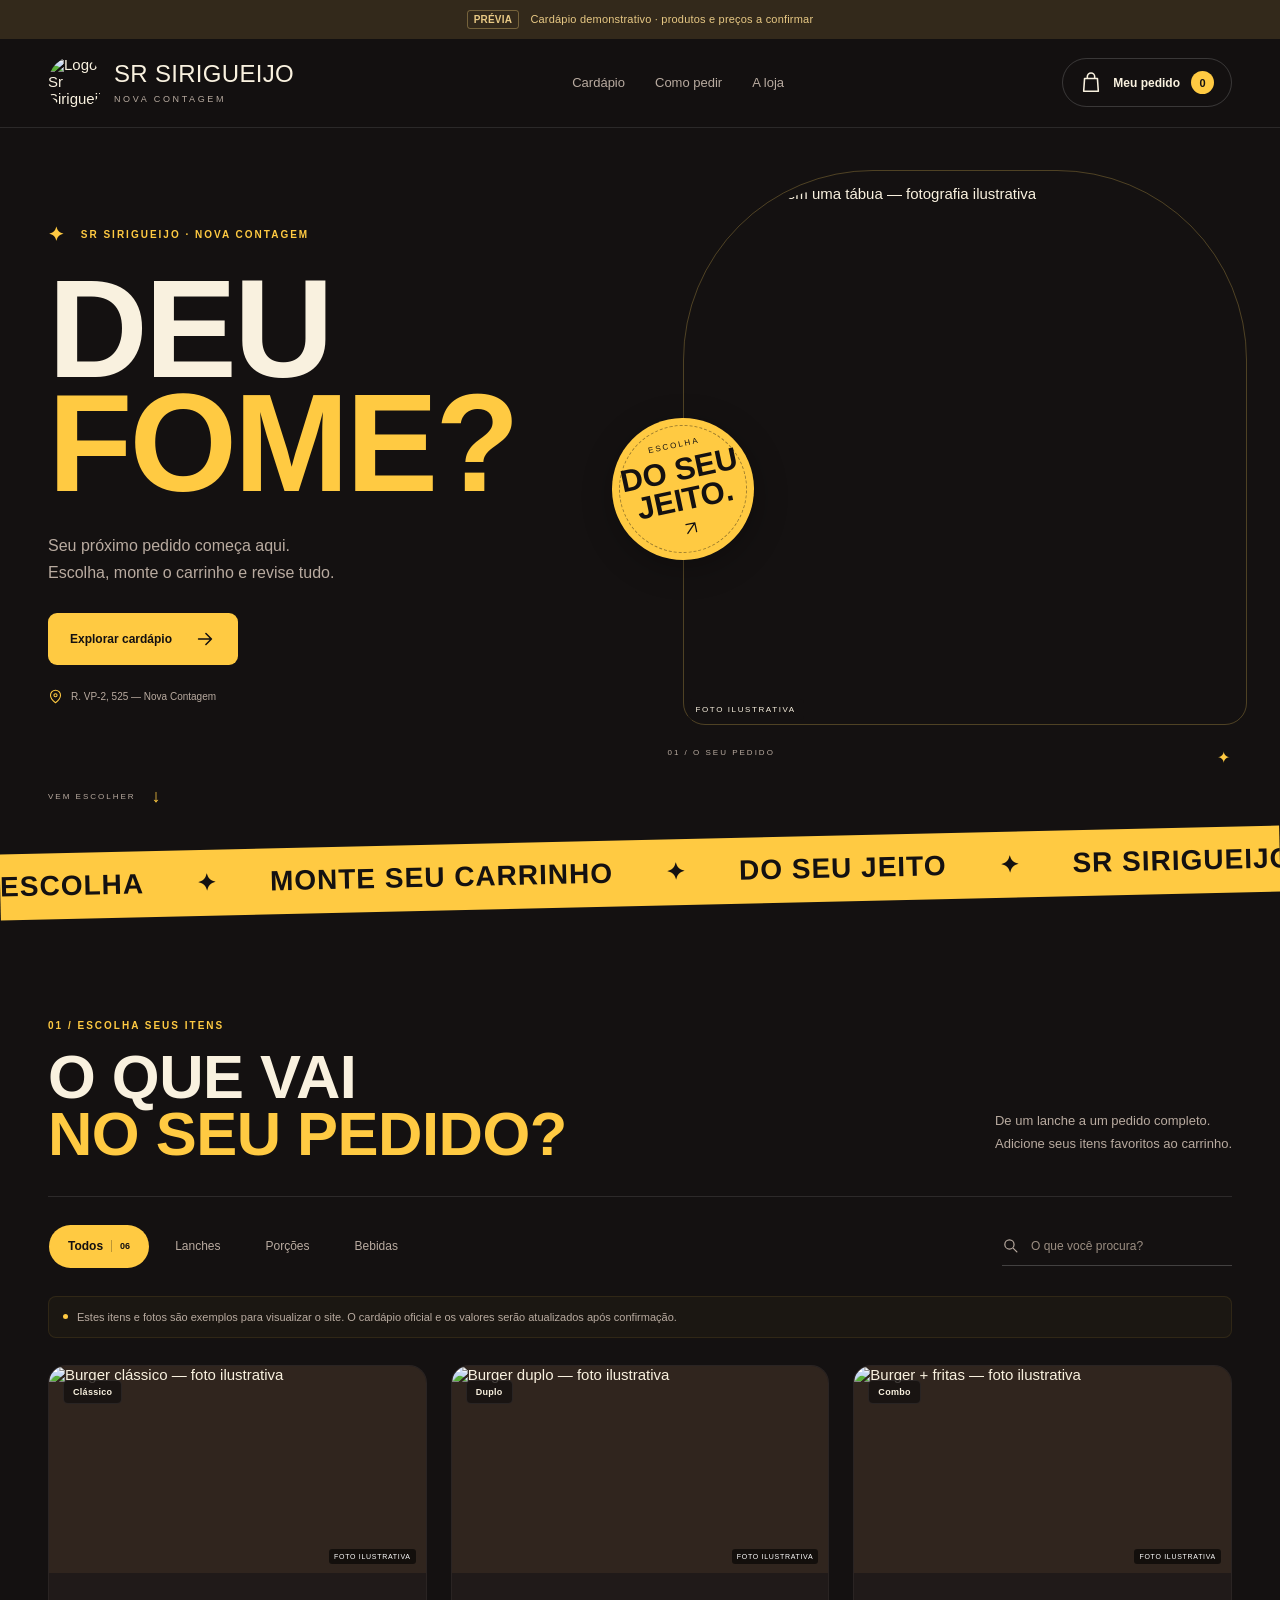
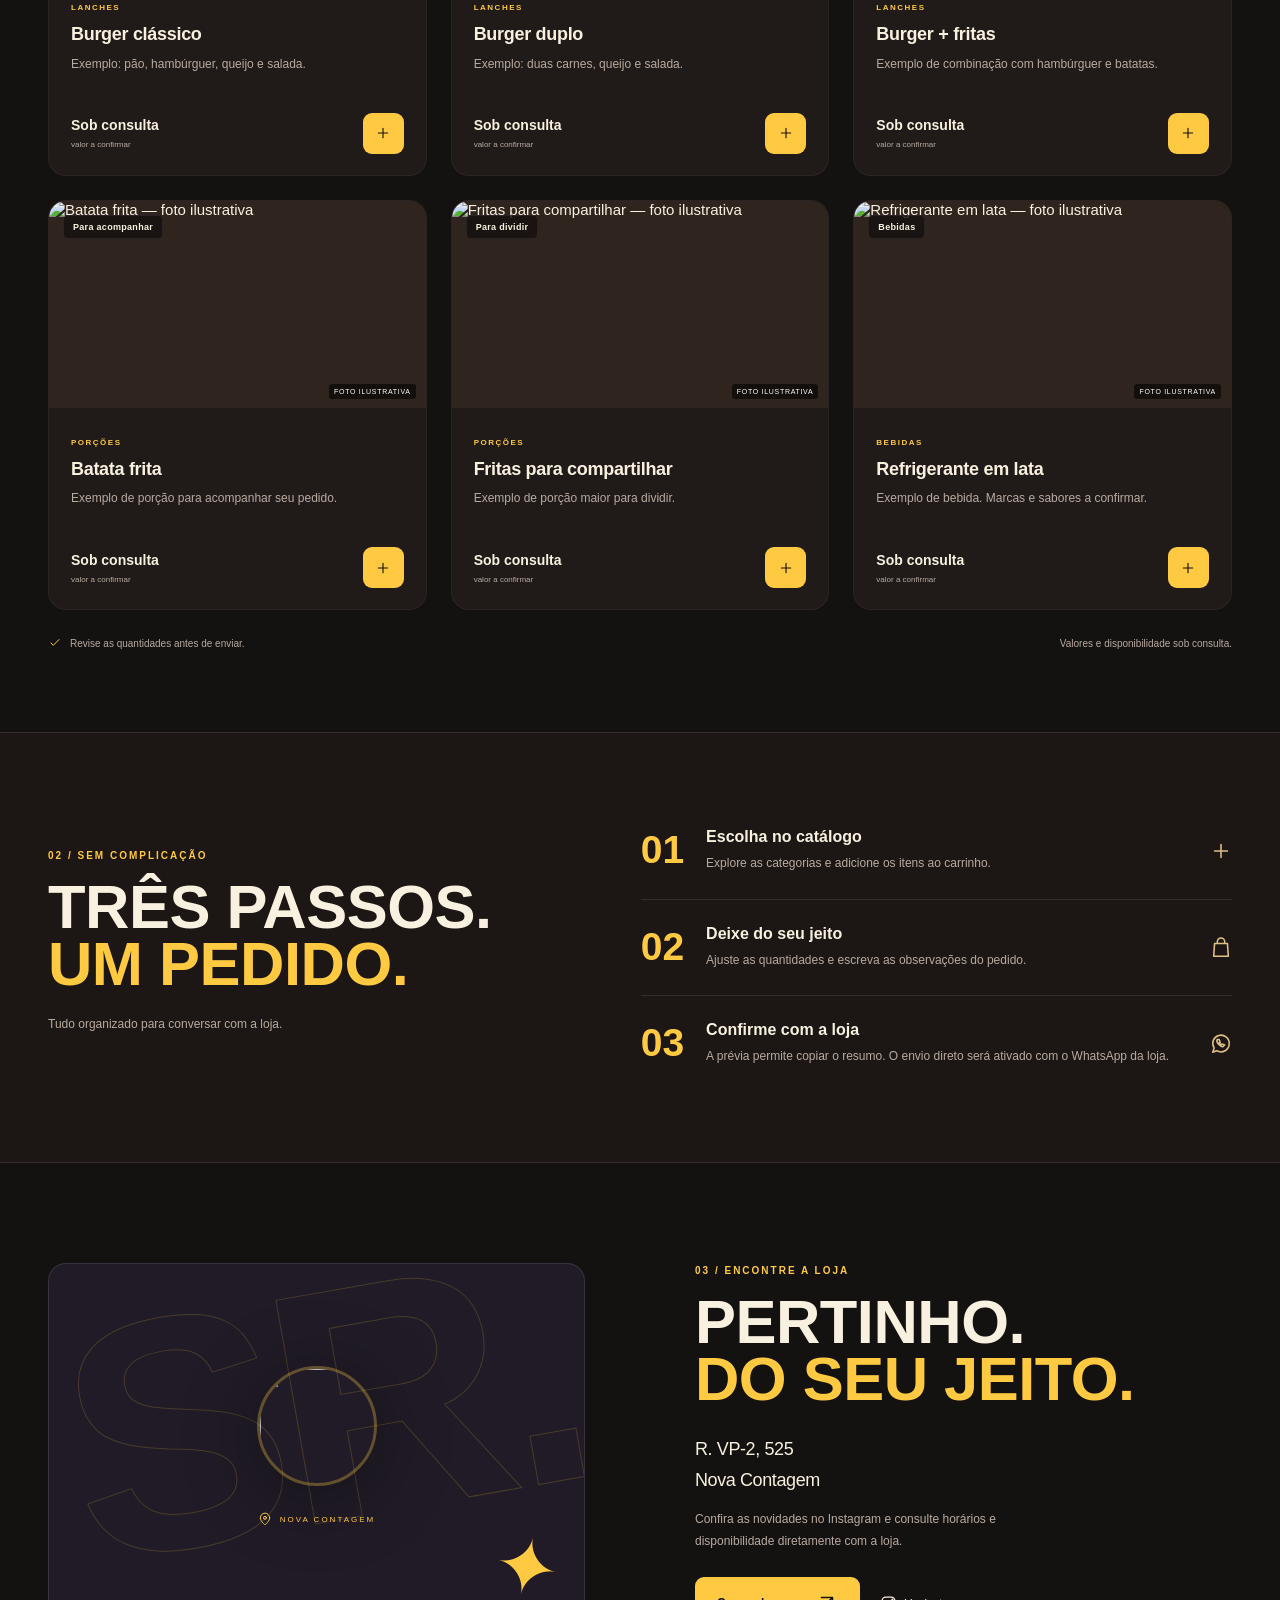
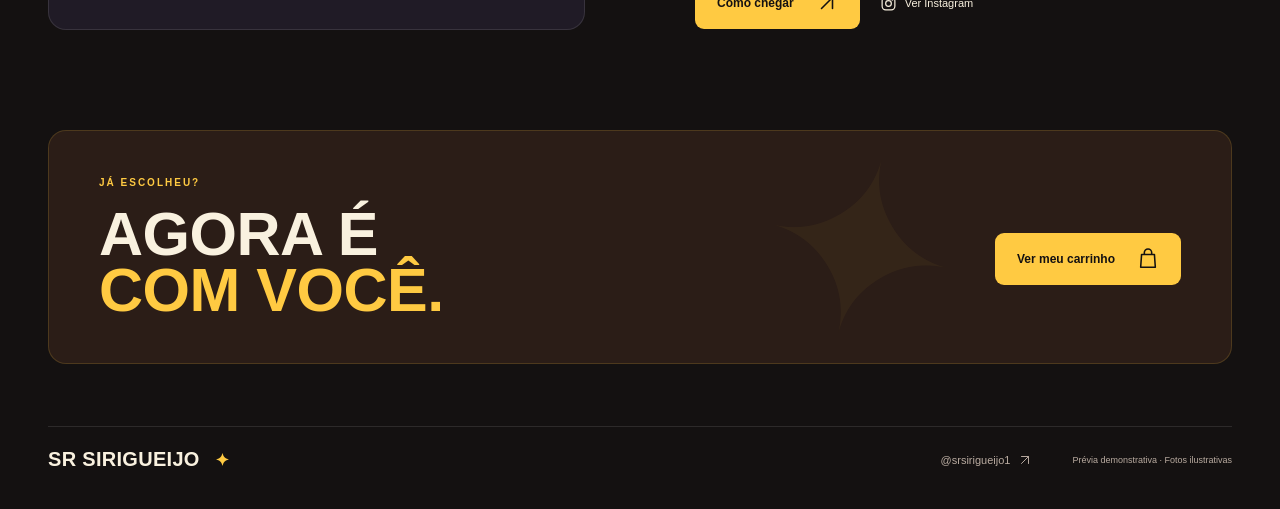
==== index.html @ 34067214 "Publicar site Sr Sirigueijo com catálogo e carrinho" ====
<!doctype html>
<html lang="pt-BR">
<head>
  <meta charset="utf-8">
  <meta name="viewport" content="width=device-width,initial-scale=1,viewport-fit=cover">
  <meta name="theme-color" content="#141111">
  <meta name="robots" content="noindex,nofollow">
  <title>Sr Sirigueijo — Monte seu pedido</title>
  <meta name="description" content="Prévia do catálogo Sr Sirigueijo. Explore os exemplos, monte seu carrinho e revise o pedido. R. VP-2, 525 — Nova Contagem.">
  <meta property="og:title" content="Sr Sirigueijo — Monte seu pedido">
  <meta property="og:description" content="Seu próximo pedido começa aqui. Prévia do catálogo com carrinho integrado.">
  <meta property="og:type" content="website">
  <meta property="og:image" content="https://carloszw45.github.io/sr-sirigueijo/assets/hero.webp">
  <link rel="canonical" href="https://carloszw45.github.io/sr-sirigueijo/">
  <link rel="icon" href="assets/logo.jpg">
  <link rel="preload" href="assets/display.ttf" as="font" type="font/ttf" crossorigin>
  <link rel="stylesheet" href="styles.css">
  <script src="data.js" defer></script>
  <script src="core.js" defer></script>
  <script src="app.js" defer></script>
</head>
<body>
  <svg class="svg-defs" aria-hidden="true" xmlns="http://www.w3.org/2000/svg">
    <symbol id="i-bag" viewBox="0 0 24 24"><path d="M5 7h14l1 14H4L5 7Zm3 0V5a4 4 0 0 1 8 0v2"/></symbol>
    <symbol id="i-arrow" viewBox="0 0 24 24"><path d="M5 12h14M13 6l6 6-6 6"/></symbol>
    <symbol id="i-up-right" viewBox="0 0 24 24"><path d="M6 18 18 6M6 6h12v12"/></symbol>
    <symbol id="i-pin" viewBox="0 0 24 24"><path d="M20 10c0 6-8 12-8 12S4 16 4 10a8 8 0 1 1 16 0Z"/><circle cx="12" cy="10" r="2.5"/></symbol>
    <symbol id="i-search" viewBox="0 0 24 24"><circle cx="10.5" cy="10.5" r="6.5"/><path d="m16 16 5 5"/></symbol>
    <symbol id="i-plus" viewBox="0 0 24 24"><path d="M12 5v14M5 12h14"/></symbol>
    <symbol id="i-minus" viewBox="0 0 24 24"><path d="M5 12h14"/></symbol>
    <symbol id="i-close" viewBox="0 0 24 24"><path d="m6 6 12 12M6 18 18 6"/></symbol>
    <symbol id="i-check" viewBox="0 0 24 24"><path d="m5 12 4 4L19 6"/></symbol>
    <symbol id="i-instagram" viewBox="0 0 24 24"><rect x="3" y="3" width="18" height="18" rx="5"/><circle cx="12" cy="12" r="4"/><circle cx="17.5" cy="6.5" r=".7"/></symbol>
    <symbol id="i-whatsapp" viewBox="0 0 24 24"><path d="M21 11.5a9 9 0 0 1-13.6 7.8L3 21l1.5-4.7A9 9 0 1 1 21 11.5Z"/><path d="M8 7c-2 3 3 8 6 8l2-2-3-1-1 1-2-2 1-1-1-3H8Z"/></symbol>
  </svg>
  <a class="skip-link" href="#cardapio">Ir para o cardápio</a>
  <div class="preview-notice" id="preview-notice"><span>PRÉVIA</span> Cardápio demonstrativo · produtos e preços a confirmar</div>
  <header class="header">
    <div class="container header-inner">
      <a href="#inicio" class="brand" aria-label="Sr Sirigueijo, início"><img src="assets/logo.jpg" width="54" height="54" alt="Logo Sr Sirigueijo"><span>SR SIRIGUEIJO<small>NOVA CONTAGEM</small></span></a>
      <nav class="desktop-nav" aria-label="Navegação principal"><a href="#cardapio">Cardápio</a><a href="#como-pedir">Como pedir</a><a href="#localizacao">A loja</a></nav>
      <button class="cart-trigger" type="button" data-open-cart><svg class="icon" aria-hidden="true"><use href="#i-bag"/></svg><span class="cart-label">Meu pedido</span><span class="cart-counter" data-cart-count>0</span></button>
    </div>
  </header>
  <main id="main-content">
    <section class="hero container" id="inicio" aria-labelledby="hero-title">
      <div class="hero-copy">
        <div class="eyebrow"><span class="small-spark">✦</span> SR SIRIGUEIJO · NOVA CONTAGEM</div>
        <h1 id="hero-title">DEU<br><span>FOME?</span></h1>
        <p>Seu próximo pedido começa aqui.<br>Escolha, monte o carrinho e revise tudo.</p>
        <a class="button button-yellow" href="#cardapio">Explorar cardápio<svg class="icon" aria-hidden="true"><use href="#i-arrow"/></svg></a>
        <a class="hero-location" href="#localizacao"><svg class="icon" aria-hidden="true"><use href="#i-pin"/></svg><span>R. VP-2, 525 — Nova Contagem</span></a>
      </div>
      <div class="hero-visual">
        <div class="hero-outline" aria-hidden="true"></div>
        <img class="hero-photo" src="assets/hero.webp" alt="Hambúrgueres em uma tábua — fotografia ilustrativa" width="1400" height="1750" fetchpriority="high">
        <span class="photo-caption">FOTO ILUSTRATIVA</span>
        <div class="hero-stamp" aria-hidden="true"><span>ESCOLHA</span><b>DO SEU<br>JEITO.</b><svg class="icon"><use href="#i-up-right"/></svg></div>
        <div class="visual-bottom"><span>01 / O SEU PEDIDO</span><span>✦</span></div>
      </div>
      <a class="scroll-hint" href="#cardapio">VEM ESCOLHER<span>↓</span></a>
    </section>
    <div class="brand-strip" aria-hidden="true"><div>ESCOLHA <span>✦</span> MONTE SEU CARRINHO <span>✦</span> DO SEU JEITO <span>✦</span> SR SIRIGUEIJO <span>✦</span> ESCOLHA <span>✦</span> MONTE SEU CARRINHO <span>✦</span> DO SEU JEITO <span>✦</span></div></div>
    <section class="menu-section container" id="cardapio" aria-labelledby="menu-title">
      <div class="section-heading"><div><div class="eyebrow">01 / ESCOLHA SEUS ITENS</div><h2 id="menu-title">O QUE VAI<br><span>NO SEU PEDIDO?</span></h2></div><p>De um lanche a um pedido completo.<br>Adicione seus itens favoritos ao carrinho.</p></div>
      <div class="menu-toolbar">
        <div class="categories" role="group" aria-label="Filtrar cardápio"><button type="button" class="category active" aria-pressed="true" data-category="Todos">Todos<span>06</span></button><button type="button" class="category" aria-pressed="false" data-category="Lanches">Lanches</button><button type="button" class="category" aria-pressed="false" data-category="Porções">Porções</button><button type="button" class="category" aria-pressed="false" data-category="Bebidas">Bebidas</button></div>
        <label class="search"><svg class="icon" aria-hidden="true"><use href="#i-search"/></svg><span class="sr-only">Buscar no cardápio</span><input type="search" id="search" placeholder="O que você procura?" autocomplete="off"></label>
      </div>
      <div class="demo-note" id="demo-note"><span class="demo-dot"></span><p>Estes itens e fotos são exemplos para visualizar o site. O cardápio oficial e os valores serão atualizados após confirmação.</p></div>
      <p class="sr-only" id="results-status" aria-live="polite"></p>
      <div class="product-grid" id="product-grid"></div>
      <div class="no-results" id="no-results" hidden><h3>Nenhum item encontrado.</h3><p>Tente outro nome ou explore todas as categorias.</p><button class="button button-outline" id="reset-search" type="button">Mostrar todos</button></div>
      <noscript><p>Ative o JavaScript para usar o catálogo e o carrinho. Você também pode visitar <a href="https://www.instagram.com/srsirigueijo1/">o Instagram da loja</a>.</p></noscript>
      <div class="menu-footer"><span><svg class="icon" aria-hidden="true"><use href="#i-check"/></svg> Revise as quantidades antes de enviar.</span><span>Valores e disponibilidade sob consulta.</span></div>
    </section>
    <section class="how-section" id="como-pedir" aria-labelledby="how-title">
      <div class="container how-inner"><div class="how-heading"><div class="eyebrow">02 / SEM COMPLICAÇÃO</div><h2 id="how-title">TRÊS PASSOS.<br><span>UM PEDIDO.</span></h2><p>Tudo organizado para conversar com a loja.</p></div><ol class="steps"><li><span class="step-number">01</span><div><h3>Escolha no catálogo</h3><p>Explore as categorias e adicione os itens ao carrinho.</p></div><svg class="icon" aria-hidden="true"><use href="#i-plus"/></svg></li><li><span class="step-number">02</span><div><h3>Deixe do seu jeito</h3><p>Ajuste as quantidades e escreva as observações do pedido.</p></div><svg class="icon" aria-hidden="true"><use href="#i-bag"/></svg></li><li><span class="step-number">03</span><div><h3>Confirme com a loja</h3><p id="send-step-copy">A prévia permite copiar o resumo. O envio direto será ativado com o WhatsApp da loja.</p></div><svg class="icon" aria-hidden="true"><use href="#i-whatsapp"/></svg></li></ol></div>
    </section>
    <section class="location-section container" id="localizacao" aria-labelledby="location-title">
      <div class="location-art" aria-hidden="true"><span class="location-outline">SR.</span><img src="assets/logo.jpg" alt="" width="100" height="100"><div class="mini-location"><svg class="icon"><use href="#i-pin"/></svg> NOVA CONTAGEM</div><div class="decorative-star">✦</div></div>
      <div class="location-copy"><div class="eyebrow">03 / ENCONTRE A LOJA</div><h2 id="location-title">PERTINHO.<br><span>DO SEU JEITO.</span></h2><p class="street">R. VP-2, 525<br>Nova Contagem</p><p class="muted">Confira as novidades no Instagram e consulte horários e disponibilidade diretamente com a loja.</p><div class="location-actions"><a class="button button-yellow" href="https://www.google.com/maps/search/?api=1&query=R.%20VP-2%2C%20525%20-%20Nova%20Contagem" target="_blank" rel="noopener noreferrer">Como chegar<svg class="icon" aria-hidden="true"><use href="#i-up-right"/></svg></a><a class="text-link" href="https://www.instagram.com/srsirigueijo1/" target="_blank" rel="noopener noreferrer"><svg class="icon" aria-hidden="true"><use href="#i-instagram"/></svg> Ver Instagram</a></div></div>
    </section>
    <section class="final-cta container"><span class="eyebrow">JÁ ESCOLHEU?</span><h2>AGORA É<br><span>COM VOCÊ.</span></h2><button class="button button-yellow" type="button" data-open-cart>Ver meu carrinho<svg class="icon" aria-hidden="true"><use href="#i-bag"/></svg></button><span class="cta-star" aria-hidden="true">✦</span></section>
  </main>
  <footer class="footer container"><a href="#inicio" class="footer-brand">SR SIRIGUEIJO<span>✦</span></a><a class="footer-social" href="https://www.instagram.com/srsirigueijo1/" target="_blank" rel="noopener noreferrer">@srsirigueijo1<svg class="icon" aria-hidden="true"><use href="#i-up-right"/></svg></a><small>Prévia demonstrativa · Fotos ilustrativas</small></footer>
  <button class="floating-cart" type="button" data-open-cart hidden><span class="floating-count" data-cart-count>0</span><span><b>Ver meu pedido</b><small id="floating-total">Sob consulta</small></span><svg class="icon" aria-hidden="true"><use href="#i-arrow"/></svg></button>
  <div class="toast" id="toast" role="status" aria-live="polite"></div>
  <dialog class="cart-dialog" id="cart-dialog" aria-labelledby="cart-title">
    <div class="cart-header"><div><span class="eyebrow">DO SEU JEITO</span><h2 id="cart-title">MEU PEDIDO<span>✦</span></h2></div><button class="icon-button" id="close-cart" type="button" aria-label="Fechar carrinho"><svg class="icon" aria-hidden="true"><use href="#i-close"/></svg></button></div>
    <div class="cart-scroll">
      <div id="cart-empty" class="cart-empty"><div class="empty-icon"><svg class="icon" aria-hidden="true"><use href="#i-bag"/></svg></div><h3>Seu pedido começa aqui.</h3><p>Adicione um item do catálogo para montar seu carrinho.</p><button class="button button-yellow" id="continue-shopping" type="button">Escolher meus itens<svg class="icon" aria-hidden="true"><use href="#i-arrow"/></svg></button></div>
      <div id="cart-filled" hidden>
        <div class="cart-items" id="cart-items"></div>
        <div class="cart-summary"><div><span>Quantidade de itens</span><b id="cart-item-total">0</b></div><div><span>Subtotal</span><b id="cart-subtotal">Sob consulta</b></div><p>Frete, disponibilidade e valor final a confirmar com a loja.</p></div>
        <form id="checkout-form">
          <h3>Detalhes do pedido</h3><label class="form-label" for="customer-name">Seu nome <span>*</span></label><input class="form-input" id="customer-name" name="name" placeholder="Como podemos chamar você?" autocomplete="given-name" maxlength="80" required>
          <fieldset class="fulfillment"><legend>Opção desejada <small>(a confirmar com a loja)</small></legend><label><input type="radio" name="method" value="pickup" checked><span>Retirada</span></label><label><input type="radio" name="method" value="delivery"><span>Entrega</span></label></fieldset>
          <div id="address-group" hidden><label class="form-label" for="customer-address">Endereço de entrega <span>*</span></label><textarea class="form-input" id="customer-address" name="address" placeholder="Rua, número, bairro e referência" rows="2" autocomplete="street-address" maxlength="300"></textarea></div>
          <label class="form-label" for="customer-notes">Observações <small>(opcional)</small></label><textarea class="form-input" id="customer-notes" name="notes" placeholder="Algo que a loja precisa saber?" rows="2" maxlength="500"></textarea>
          <div class="checkout-notice" id="checkout-notice"><svg class="icon" aria-hidden="true"><use href="#i-whatsapp"/></svg><p>O WhatsApp da loja ainda não foi confirmado. Nesta prévia, você pode copiar o resumo do carrinho. Nenhum pedido é enviado automaticamente.</p></div>
          <button class="button button-whatsapp" type="submit" id="send-order" disabled><svg class="icon" aria-hidden="true"><use href="#i-whatsapp"/></svg><span>WhatsApp da loja pendente</span></button>
          <button class="button button-outline copy-order" type="button" id="copy-order">Copiar resumo do pedido<svg class="icon" aria-hidden="true"><use href="#i-arrow"/></svg></button>
          <a class="checkout-instagram" href="https://www.instagram.com/srsirigueijo1/" target="_blank" rel="noopener noreferrer">Consultar a loja pelo Instagram<svg class="icon" aria-hidden="true"><use href="#i-up-right"/></svg></a>
          <label class="form-label" for="order-preview">Resumo para conferir</label><textarea class="form-input order-preview" id="order-preview" readonly rows="7" aria-describedby="order-preview-hint"></textarea><p class="field-hint" id="order-preview-hint">Este resumo é atualizado com os itens e os dados acima.</p>
        </form>
      </div>
    </div>
    <div class="cart-bottom"><svg class="icon" aria-hidden="true"><use href="#i-check"/></svg><span>Você revisa antes de enviar.</span></div>
  </dialog>
</body>
</html>
---- styles.css ----
@font-face{font-family:Display;src:url('assets/display.ttf') format('truetype');font-weight:800;font-style:normal;font-display:swap}
:root{--bg:#141111;--panel:#201a19;--panel-soft:#2a211e;--ink:#f9f1df;--muted:#b9aba0;--yellow:#ffca42;--line:#ffffff1b;--display:Display,'Arial Narrow',Impact,sans-serif;--radius:18px;color-scheme:dark}
*{box-sizing:border-box}html{scroll-behavior:smooth;scroll-padding-top:105px}body{margin:0;background:var(--bg);color:var(--ink);font-family:Arial,Helvetica,sans-serif;font-size:15px;-webkit-font-smoothing:antialiased}body:has(dialog[open]){overflow:hidden}a{color:inherit;text-decoration:none}button,input,textarea{font:inherit}button,a{-webkit-tap-highlight-color:transparent}button{cursor:pointer}button:disabled{cursor:not-allowed}button,input,textarea{color:inherit}button{border:0}img{display:block;max-width:100%;height:auto}button:focus-visible,a:focus-visible,input:focus-visible,textarea:focus-visible,summary:focus-visible{outline:3px solid var(--yellow);outline-offset:4px}[hidden]{display:none!important}::selection{background:var(--yellow);color:var(--bg)}.container{width:min(1200px,calc(100% - 96px));margin-inline:auto}.svg-defs{width:0;height:0;position:absolute}.icon{height:22px;width:22px;fill:none;stroke:currentColor;stroke-width:1.7;stroke-linecap:round;stroke-linejoin:round;flex-shrink:0}.sr-only{position:absolute!important;width:1px;height:1px;padding:0;margin:-1px;overflow:hidden;clip:rect(0,0,0,0);white-space:nowrap;border:0}.skip-link{position:fixed;top:-60px;left:12px;padding:12px 18px;background:var(--yellow);color:var(--bg);z-index:20}.skip-link:focus{top:12px}.preview-notice{padding:11px 20px;text-align:center;background:#33291b;color:#e8c985;font-size:11px;letter-spacing:.2px;line-height:1.5}.preview-notice>span{font-size:10px;font-weight:700;padding:3px 6px;border:1px solid #f8d67d55;border-radius:3px;margin-right:8px}.header{position:sticky;top:0;z-index:10;background:#141111f2;border-bottom:1px solid var(--line);backdrop-filter:blur(10px)}.header-inner{height:88px;display:flex;align-items:center;justify-content:space-between;gap:25px}.brand{display:flex;align-items:center;gap:12px;flex-shrink:0}.brand>img{border-radius:50%;width:54px;height:54px}.brand>span{font-family:var(--display);font-size:24px;line-height:1;letter-spacing:.3px}.brand small{display:block;font:9px Arial,sans-serif;letter-spacing:2.6px;margin-top:8px;color:var(--muted)}.desktop-nav{display:flex;align-items:center;gap:30px;font-size:13px;font-weight:500;color:var(--muted)}.desktop-nav a:hover{color:var(--yellow)}.cart-trigger{display:flex;gap:11px;align-items:center;background:transparent;border:1px solid #ffffff2b;border-radius:99px;padding:12px 17px;font-size:12px;font-weight:600;white-space:nowrap}.cart-counter{background:var(--yellow);color:var(--bg);font-size:11px;border-radius:50%;display:grid;place-items:center;min-width:23px;height:23px;padding:0 6px}.hero{position:relative;display:grid;grid-template-columns:1fr 1fr;align-items:center;gap:35px;min-height:700px;padding-top:48px;padding-bottom:78px}.eyebrow{font-size:10px;font-weight:700;letter-spacing:2px;line-height:1.5;color:var(--yellow)}.small-spark{display:inline-block;font-size:19px;margin-right:10px;vertical-align:middle}.hero h1{font-family:var(--display);font-weight:800;font-size:clamp(100px,10.8vw,155px);line-height:.82;letter-spacing:-3px;margin:24px 0 32px}.hero h1>span{color:var(--yellow)}.hero-copy>p{font-size:16px;color:var(--muted);line-height:1.7;margin:0 0 27px}.button{min-height:52px;padding:15px 22px;display:inline-flex;align-items:center;justify-content:center;gap:22px;font-size:12px;font-weight:700;border-radius:9px;line-height:1.4;transition:transform .2s,background .2s;color:var(--ink);text-align:center}.button:hover:not(:disabled){transform:translateY(-2px)}.button-yellow{background:var(--yellow);color:var(--bg)}.button-yellow:hover{background:#ffd564}.button-outline{background:transparent;border:1px solid #ffffff35}.button-outline:hover{background:#ffffff08}.hero-location{display:flex;align-items:center;gap:8px;color:var(--muted);font-size:10px;margin-top:24px}.hero-location .icon{height:15px;width:15px;color:var(--yellow)}.hero-visual{position:relative;height:555px;margin-left:10px;isolation:isolate}.hero-photo{height:100%;width:100%;object-fit:cover;object-position:center 70%;border-radius:190px 190px 22px 22px;position:relative;z-index:1}.hero-outline{position:absolute;inset:-15px -15px 15px 15px;border:1px solid #e6be5548;border-radius:190px 190px 22px 22px;z-index:0}.hero-stamp{position:absolute;left:-56px;top:42%;z-index:2;background:var(--yellow);color:var(--bg);border-radius:50%;height:142px;width:142px;display:flex;flex-direction:column;align-items:center;justify-content:center;transform:rotate(-12deg);box-shadow:0 8px 32px #0004;outline:1px dashed #1411116b;outline-offset:-8px}.hero-stamp>span{font-size:8px;letter-spacing:2px;margin-bottom:6px}.hero-stamp>b{font-family:var(--display);font-size:31px;line-height:.94;text-align:center}.hero-stamp .icon{margin-top:6px;height:18px;width:18px}.photo-caption{position:absolute;left:20px;bottom:20px;z-index:2;font-size:8px;letter-spacing:1.6px;background:#1411119c;padding:6px 8px;border-radius:4px}.visual-bottom{position:absolute;left:0;right:0;bottom:-27px;display:flex;justify-content:space-between;color:var(--muted);font-size:8px;letter-spacing:2px}.visual-bottom>span+span{color:var(--yellow);font-size:16px}.scroll-hint{position:absolute;bottom:21px;left:0;display:flex;align-items:center;gap:16px;font-size:8px;letter-spacing:2px;color:var(--muted)}.scroll-hint span{font-size:18px;color:var(--yellow)}.brand-strip{background:var(--yellow);color:var(--bg);overflow:hidden;transform:rotate(-1.3deg);margin:12px 0 0;padding:19px 0;width:100%}.brand-strip>div{display:flex;align-items:center;justify-content:space-around;gap:40px;white-space:nowrap;width:max-content;font-family:var(--display);font-size:28px;line-height:1;font-weight:800;letter-spacing:1px;animation:strip 40s linear infinite}.brand-strip span{font-size:23px;margin:0 13px}.menu-section{padding-top:112px;padding-bottom:82px}.section-heading{display:flex;align-items:flex-end;justify-content:space-between;gap:40px;margin-bottom:34px}h2{font-family:var(--display);font-size:clamp(48px,4.8vw,69px);line-height:.93;letter-spacing:-.5px;font-weight:800;margin:15px 0 0}h2>span{color:var(--yellow)}.section-heading>p{font-size:13px;line-height:1.8;color:var(--muted);margin:0 0 6px}.menu-toolbar{display:flex;gap:25px;align-items:center;justify-content:space-between;padding:24px 0;border-top:1px solid var(--line)}.categories{display:flex;gap:7px;align-items:center;overflow-x:auto;scrollbar-width:none;padding:4px 1px}.categories::-webkit-scrollbar{display:none}.category{border-radius:99px;padding:12px 18px;line-height:1.4;font-size:12px;white-space:nowrap;background:transparent;color:var(--muted);border:1px solid transparent;display:flex;align-items:center;gap:8px}.category.active{background:var(--yellow);color:var(--bg);font-weight:600}.category:hover:not(.active){border-color:#ffffff2b;color:var(--ink)}.category>span{font-size:9px;border-left:1px solid #14111148;padding-left:8px}.search{display:flex;align-items:center;gap:10px;border-bottom:1px solid #ffffff33;padding:11px 0;min-width:230px;color:var(--muted)}.search .icon{width:17px;height:17px}.search input{background:transparent;border:0;font-size:12px;min-width:0;width:100%;color:var(--ink)}.search input:focus{outline:0}.search:focus-within{border-color:var(--yellow)}input::placeholder,textarea::placeholder{color:#9b8e82}.demo-note{display:flex;align-items:flex-start;gap:9px;margin-bottom:27px;color:var(--muted);font-size:11px;line-height:1.7;background:#ffca4208;padding:11px 14px;border-radius:8px;border:1px solid #ffca4218}.demo-note p{margin:0}.demo-dot{height:5px;width:5px;border-radius:50%;background:var(--yellow);flex-shrink:0;margin-top:6px}.product-grid{display:grid;grid-template-columns:repeat(3,minmax(0,1fr));gap:24px}.product-card{border-radius:var(--radius);background:var(--panel);overflow:hidden;min-width:0;border:1px solid #ffffff0b;transition:border-color .2s,transform .2s}.product-card:hover{border-color:#ffca424d;transform:translateY(-3px)}.product-photo{position:relative;overflow:hidden;height:207px;background:#30251e}.product-photo>img{width:100%;height:100%;object-fit:cover;transition:transform .5s}.product-card:hover img{transform:scale(1.045)}.product-badge{position:absolute;top:14px;left:14px;padding:6px 9px;background:#141111ce;border:1px solid #ffffff12;border-radius:5px;font-size:9px;font-weight:600;letter-spacing:.3px;color:var(--ink)}.product-example{position:absolute;bottom:9px;right:10px;font-size:7px;color:white;background:#0009;padding:4px 5px;border-radius:3px;letter-spacing:.7px}.product-info{padding:23px 22px 21px}.product-category{font-size:8px;text-transform:uppercase;letter-spacing:1.5px;color:var(--yellow);font-weight:700}.product-info h3{font-size:18px;letter-spacing:-.3px;margin:11px 0 9px;line-height:1.2}.product-info>p{color:var(--muted);font-size:12px;line-height:1.6;min-height:39px;margin:0 0 19px}.product-buy{display:flex;align-items:center;justify-content:space-between;gap:10px}.product-price{font-size:14px;font-weight:700;line-height:1.4}.product-price small{font-size:8px;display:block;color:var(--muted);font-weight:400;margin-top:3px}.add-button{background:var(--yellow);color:var(--bg);border-radius:9px;display:flex;justify-content:center;align-items:center;height:41px;min-width:41px;gap:7px;padding:0 12px;font-size:10px;font-weight:700;flex-shrink:0}.add-button .icon{width:16px;height:16px}.add-button:hover{background:#ffdd82}.add-button:disabled{opacity:.5}.add-label{display:none}.menu-footer{display:flex;justify-content:space-between;align-items:center;gap:20px;margin-top:26px;font-size:10px;color:var(--muted)}.menu-footer>span:first-child{display:flex;align-items:center;gap:8px}.menu-footer .icon{height:14px;width:14px;color:var(--yellow)}.no-results{padding:55px 20px;text-align:center;background:var(--panel);border-radius:var(--radius)}.no-results h3{font-size:20px}.no-results p{color:var(--muted);font-size:13px;line-height:1.7}.no-results .button{margin-top:15px}.how-section{background:#1c1614;border-top:1px solid var(--line);border-bottom:1px solid var(--line)}.how-inner{padding-block:70px;display:grid;grid-template-columns:1fr 1.2fr;gap:100px;align-items:center}.how-heading>p{font-size:12px;line-height:1.8;margin-top:22px;color:var(--muted)}.steps{list-style:none;padding:0;margin:0}.steps li{display:flex;gap:22px;align-items:center;padding:25px 0;border-bottom:1px solid var(--line)}.steps li:last-child{border-bottom:0}.step-number{font-family:var(--display);color:var(--yellow);font-size:39px;font-weight:800;align-self:flex-start}.steps li>div{flex:1}.steps h3{font-size:16px;margin:0 0 7px}.steps p{font-size:12px;color:var(--muted);line-height:1.7;margin:0}.steps li>.icon{color:#e1c086}.location-section{padding-block:100px;display:grid;grid-template-columns:1fr 1fr;gap:110px;align-items:center}.location-art{position:relative;min-height:367px;border:1px solid var(--line);border-radius:var(--radius);background:#201b26;overflow:hidden;display:flex;flex-direction:column;align-items:center;justify-content:center}.location-art>img{position:relative;width:120px;height:120px;border-radius:50%;box-shadow:0 10px 80px #0005;border:3px solid #ffca424d}.location-outline{position:absolute;left:3%;top:-22px;font-family:var(--display);font-size:330px;font-weight:800;line-height:1;letter-spacing:-12px;color:transparent;-webkit-text-stroke:1px #ffca422d;transform:rotate(-10deg)}.mini-location{margin-top:26px;display:flex;align-items:center;gap:8px;position:relative;font-size:8px;letter-spacing:2px;color:var(--yellow)}.mini-location .icon{height:14px;width:14px}.decorative-star{position:absolute;font-size:78px;color:var(--yellow);right:25px;bottom:16px;transform:rotate(12deg)}.location-copy .street{font-size:18px;line-height:1.7;letter-spacing:-.4px;margin:27px 0 14px}.muted{color:var(--muted);font-size:12px;line-height:1.8;max-width:340px}.location-actions{display:flex;align-items:center;flex-wrap:wrap;gap:20px;margin-top:25px}.text-link{display:flex;align-items:center;gap:8px;font-size:11px}.text-link:hover{color:var(--yellow)}.text-link .icon{height:17px;width:17px}.final-cta{position:relative;overflow:hidden;border-radius:var(--radius);background:#2b1d17;padding:44px 50px;display:grid;grid-template-columns:1fr auto;gap:10px 35px;align-items:center;border:1px solid #ffca4229;margin-bottom:62px}.final-cta>.eyebrow{grid-column:1/-1}.final-cta h2{font-size:61px;margin:6px 0 0;position:relative;z-index:1}.final-cta .button{position:relative;z-index:1}.cta-star{position:absolute;right:23%;top:0;line-height:1;font-size:240px;color:#ffca420c;transform:rotate(14deg)}.footer{padding-bottom:38px;padding-top:21px;border-top:1px solid var(--line);display:flex;align-items:center;gap:40px;flex-wrap:wrap}.footer-brand{font-family:var(--display);font-weight:800;font-size:20px;letter-spacing:.3px}.footer-brand>span{color:var(--yellow);font-size:17px;margin-left:15px}.footer-social{font-size:11px;color:var(--muted);display:flex;align-items:center;gap:8px;margin-left:auto}.footer-social .icon{width:14px;height:14px}.footer>small{font-size:9px;color:var(--muted)}.floating-cart{position:fixed;bottom:max(20px,env(safe-area-inset-bottom));left:50%;transform:translateX(-50%);z-index:11;display:flex;align-items:center;gap:20px;background:var(--yellow);color:var(--bg);padding:13px 18px;border-radius:13px;box-shadow:0 12px 35px #0008;min-width:320px;border:1px solid #ffdc86}.floating-count{background:var(--bg);color:var(--yellow);height:35px;min-width:35px;padding:0 8px;display:grid;place-items:center;border-radius:8px;font-size:12px;font-weight:700}.floating-cart>span:nth-child(2){text-align:left;flex:1}.floating-cart b{display:block;font-size:12px;margin-bottom:3px}.floating-cart small{font-size:10px}.floating-cart>.icon{height:18px;width:18px}.toast{position:fixed;bottom:105px;left:50%;transform:translate(-50%,12px);background:#f9f1df;color:var(--bg);z-index:30;padding:12px 18px;border-radius:9px;box-shadow:0 10px 30px #0006;font-size:12px;font-weight:600;text-align:center;width:max-content;max-width:calc(100% - 32px);opacity:0;pointer-events:none;transition:opacity .2s,transform .2s}.toast.visible{opacity:1;transform:translate(-50%,0)}.cart-dialog{position:fixed;inset:0 0 0 auto;margin:0;height:100dvh;max-height:100dvh;width:min(490px,100%);max-width:100%;padding:0;color:var(--ink);background:var(--bg);border:0;border-left:1px solid #ffffff2b;box-shadow:-20px 0 70px #0006}.cart-dialog[open]{display:flex;flex-direction:column;animation:drawer .22s ease-out}.cart-dialog::backdrop{background:#000b;backdrop-filter:blur(3px)}.cart-header{display:flex;align-items:center;justify-content:space-between;gap:15px;padding:26px 28px;border-bottom:1px solid var(--line);flex-shrink:0}.cart-header .eyebrow{font-size:8px}.cart-header h2{font-size:36px;margin-top:10px}.cart-header h2>span{font-size:20px;margin-left:14px}.icon-button{background:transparent;border:1px solid #ffffff2b;border-radius:50%;height:39px;width:39px;display:grid;place-items:center}.icon-button .icon{height:18px;width:18px}.cart-scroll{overflow-y:auto;overscroll-behavior:contain;padding:8px 28px 25px;flex:1;min-height:0}.cart-empty{padding-top:70px;text-align:center}.empty-icon{display:grid;place-items:center;width:72px;height:72px;margin:0 auto 25px;background:var(--panel);border-radius:50%;color:var(--yellow)}.empty-icon .icon{width:30px;height:30px}.cart-empty h3{font-size:21px;margin:0 0 13px}.cart-empty p{font-size:13px;line-height:1.8;color:var(--muted);margin:0 auto 24px;max-width:270px}.cart-empty .button{font-size:11px}.cart-item{display:grid;grid-template-columns:69px minmax(0,1fr) 24px;column-gap:15px;padding:23px 0;border-bottom:1px solid var(--line)}.cart-item>img{width:69px;height:75px;object-fit:cover;border-radius:10px}.cart-item-info{min-width:0}.cart-item-info h3{font-size:13px;line-height:1.5;margin:0 0 3px}.cart-item-price{font-size:11px;color:var(--muted)}.quantity{display:flex;align-items:center;gap:5px;width:max-content;border:1px solid #ffffff26;border-radius:7px;margin-top:11px}.quantity>button{background:transparent;width:29px;height:29px;display:grid;place-items:center;border-radius:6px}.quantity>button:hover{background:var(--panel-soft)}.quantity>button:disabled{opacity:.3}.quantity .icon{width:12px;height:12px}.quantity>span{min-width:23px;text-align:center;font-size:11px;font-weight:600}.remove-item{background:transparent;padding:0;width:24px;height:24px;display:grid;place-items:center;color:var(--muted)}.remove-item .icon{height:14px;width:14px}.remove-item:hover{color:var(--ink)}.item-note{grid-column:2/-1;margin-top:13px;font-size:10px;color:var(--muted)}.item-note>summary{cursor:pointer;width:max-content}.item-note[open]>summary{color:var(--yellow);margin-bottom:9px}.item-note textarea{width:100%;font-size:12px;line-height:1.6;resize:vertical;border:1px solid #ffffff26;background:var(--panel);padding:8px;border-radius:7px;min-height:50px}.cart-summary{background:var(--panel);border-radius:10px;margin-top:23px;padding:18px}.cart-summary>div{display:flex;justify-content:space-between;gap:14px;font-size:12px;margin-bottom:12px}.cart-summary>div:nth-child(2){font-size:15px;margin-bottom:13px}.cart-summary>div:first-child{color:var(--muted)}.cart-summary>p{font-size:10px;line-height:1.7;margin:0;color:var(--muted);border-top:1px solid var(--line);padding-top:12px}#checkout-form>h3{font-size:17px;margin:28px 0 20px}.form-label{display:block;font-size:11px;font-weight:600;line-height:1.6;margin:16px 0 8px}.form-label>span{color:var(--yellow)}.form-label>small{color:var(--muted);font-size:10px;font-weight:400}.form-input{display:block;width:100%;background:var(--panel);border:1px solid #ffffff24;border-radius:9px;padding:13px 12px;font-size:13px;line-height:1.6;resize:vertical}textarea.form-input{min-height:74px}.form-input:focus{border-color:var(--yellow)}.fulfillment{padding:0;border:0;margin:24px 0 20px;display:flex;gap:10px}.fulfillment legend{font-size:11px;font-weight:600;margin-bottom:11px;line-height:1.8}.fulfillment legend>small{font-weight:400;color:var(--muted);font-size:10px}.fulfillment>label{flex:1;position:relative}.fulfillment input{position:absolute;opacity:0;width:100%;height:100%;inset:0;margin:0;cursor:pointer}.fulfillment span{display:block;border:1px solid #ffffff29;background:var(--panel);text-align:center;border-radius:8px;padding:12px;font-size:11px}.fulfillment input:checked+span{border-color:var(--yellow);background:#ffca4212;color:var(--yellow)}.fulfillment input:focus-visible+span{outline:2px solid var(--yellow);outline-offset:3px}.checkout-notice{display:flex;gap:12px;padding:14px 0;font-size:11px;color:var(--muted);line-height:1.7;margin-top:12px}.checkout-notice .icon{height:19px;width:19px;color:var(--yellow);margin-top:3px}.checkout-notice p{margin:0}.button-whatsapp{background:#2aca72;color:#082f18;width:100%;gap:10px}.button-whatsapp:disabled{background:var(--panel-soft);color:#b9aba0;border:1px solid #ffffff22}.copy-order{width:100%;margin-top:10px;gap:15px}.checkout-instagram{display:flex;justify-content:center;align-items:center;gap:7px;text-align:center;font-size:10px;color:var(--muted);margin:17px 0 28px}.checkout-instagram:hover{color:var(--yellow)}.checkout-instagram .icon{height:13px;width:13px}.order-preview{font-family:Arial,sans-serif;font-size:11px!important;line-height:1.8!important;color:var(--muted);min-height:140px!important}.field-hint{font-size:9px;color:var(--muted);line-height:1.6;margin:8px 0 0}.cart-bottom{flex-shrink:0;display:flex;justify-content:center;align-items:center;gap:8px;padding:15px 25px max(15px,env(safe-area-inset-bottom));border-top:1px solid var(--line);font-size:9px;color:var(--muted);background:var(--panel)}.cart-bottom .icon{height:12px;width:12px;color:var(--yellow)}
@keyframes strip{to{transform:translateX(-30%)}}@keyframes drawer{from{transform:translateX(100%)}to{transform:translateX(0)}}
@media(min-width:1350px){.add-label{display:inline}.hero-copy{padding-left:5px}.hero-visual{height:580px}}
@media(max-width:1050px){.container{width:calc(100% - 64px)}.desktop-nav{gap:19px}.hero{gap:30px;min-height:650px}.hero-visual{height:485px}.hero-stamp{height:124px;width:124px;left:-35px}.hero-stamp>b{font-size:28px}.product-grid{gap:18px}.product-photo{height:180px}.product-info{padding:20px 17px}.product-info h3{font-size:16px}.how-inner{gap:50px}.location-section{gap:70px}.footer{gap:24px}.footer small{width:100%;text-align:right;margin-top:-15px}}
@media(max-width:760px){.container{width:calc(100% - 40px)}html{scroll-padding-top:82px}.preview-notice{font-size:9px;padding:9px 12px}.preview-notice>span{font-size:8px;margin-right:4px}.header-inner{height:72px;gap:12px}.brand{gap:9px}.brand>img{height:42px;width:42px}.brand>span{font-size:20px}.brand small{font-size:7px;letter-spacing:1.8px;margin-top:6px}.desktop-nav{display:none}.cart-trigger{padding:9px 11px;gap:8px}.cart-trigger>.icon{height:18px;width:18px}.cart-label{display:none}.cart-counter{height:21px;min-width:21px;font-size:10px}.hero{padding-top:33px;padding-bottom:57px;gap:15px;min-height:0;grid-template-columns:1fr 1fr;align-items:center}.hero h1{font-size:clamp(70px,12vw,95px);letter-spacing:-1px;margin:22px 0 23px}.hero .eyebrow{font-size:7px;letter-spacing:1px}.small-spark{font-size:15px;margin-right:6px}.hero-copy>p{font-size:12px;line-height:1.8;margin-bottom:22px}.hero-copy>.button{font-size:10px;padding:13px 15px;gap:9px;min-height:45px}.hero-copy>.button>.icon{width:16px;height:16px}.hero-location{font-size:8px;line-height:1.7;margin-top:18px;gap:5px}.hero-location>span{max-width:120px}.hero-visual{height:360px;margin-left:0;margin-right:8px}.hero-photo{border-radius:140px 140px 13px 13px}.hero-outline{inset:-9px -9px 9px 9px;border-radius:140px 140px 13px 13px}.hero-stamp{height:84px;width:84px;left:-20px;top:44%;outline-offset:-5px}.hero-stamp>span{font-size:5px;letter-spacing:1px;margin-bottom:4px}.hero-stamp>b{font-size:19px}.hero-stamp .icon{width:13px;height:13px;margin-top:3px}.photo-caption{font-size:5px;left:9px;bottom:10px;padding:4px}.visual-bottom{font-size:6px;letter-spacing:1px;bottom:-22px}.scroll-hint{font-size:7px;bottom:13px}.brand-strip{padding:16px 0;margin-top:0}.brand-strip>div{font-size:23px;gap:20px}.brand-strip span{font-size:17px;margin:0 7px}.menu-section{padding-top:70px;padding-bottom:50px}.section-heading{gap:18px;align-items:flex-start;flex-direction:column;margin-bottom:22px}h2{font-size:48px;line-height:.95;margin-top:13px}.section-heading>p{font-size:12px;line-height:1.7}.section-heading>p br{display:none}.menu-toolbar{flex-direction:column;align-items:stretch;gap:12px;padding:16px 0 19px}.categories{gap:3px;margin-inline:-2px}.category{padding:10px 15px;font-size:11px}.search{min-width:0;max-width:none;background:var(--panel);border:1px solid #ffffff18;border-radius:8px;padding:12px;color:var(--muted)}.search input{font-size:12px}.demo-note{margin-bottom:20px;padding:10px 12px;font-size:10px}.product-grid{grid-template-columns:1fr;gap:12px}.product-card{display:grid;grid-template-columns:122px minmax(0,1fr);border-radius:13px}.product-photo{height:100%;min-height:172px}.product-photo>img{height:100%;position:absolute;inset:0}.product-badge{font-size:7px;padding:5px 6px;top:9px;left:8px;max-width:calc(100% - 16px)}.product-example{font-size:5px;bottom:6px;right:6px}.product-info{padding:16px 15px 15px}.product-category{font-size:7px;letter-spacing:1.2px}.product-info h3{font-size:16px;margin:8px 0 7px;line-height:1.2}.product-info>p{font-size:10px;min-height:0;margin-bottom:14px;line-height:1.6}.product-price{font-size:12px}.product-price small{font-size:7px;margin-top:2px}.add-button{height:36px;min-width:36px;padding:0 8px;border-radius:7px}.add-button .icon{height:16px;width:16px}.product-card:hover{transform:none}.menu-footer{font-size:9px;line-height:1.7;align-items:flex-start;flex-direction:column;gap:8px;margin-top:18px}.how-inner{grid-template-columns:1fr;gap:15px;padding-block:48px}.how-heading>p{margin-top:17px}.steps li{padding:20px 0;gap:18px}.step-number{font-size:36px}.steps h3{font-size:14px}.steps p{font-size:11px}.steps li>.icon{height:18px;width:18px}.location-section{grid-template-columns:1fr;gap:34px;padding-block:60px}.location-art{min-height:260px}.location-outline{font-size:330px;top:-65px;left:5%}.location-art>img{width:100px;height:100px}.mini-location{font-size:7px;margin-top:20px}.decorative-star{font-size:65px;right:20px;bottom:10px}.location-copy .street{font-size:17px;margin-top:22px}.muted{font-size:12px;max-width:100%}.location-actions{gap:20px;margin-top:22px}.button{min-height:47px;padding:14px 18px;font-size:11px}.final-cta{padding:31px 26px;grid-template-columns:1fr;gap:14px;margin-bottom:41px}.final-cta>.eyebrow{font-size:9px}.final-cta h2{font-size:53px;margin:0}.final-cta .button{justify-self:start;margin-top:10px}.cta-star{font-size:220px;right:-31px;top:35px}.footer{padding-top:24px;padding-bottom:100px;gap:19px}.footer-brand{font-size:19px}.footer-brand>span{margin-left:8px}.footer-social{font-size:10px;margin-left:auto;gap:3px}.footer>small{font-size:8px;text-align:left;margin-top:0;width:100%}.floating-cart{width:calc(100% - 32px);min-width:0;bottom:max(12px,env(safe-area-inset-bottom));padding:12px 15px;gap:15px}.cart-dialog{border-left:0}.cart-header{padding:22px 20px}.cart-scroll{padding:8px 20px 22px}.cart-header h2{font-size:34px}.cart-empty{padding-top:55px}.toast{bottom:96px;font-size:11px}.form-input{font-size:16px}.item-note textarea{font-size:16px}.order-preview{font-size:12px!important}}
@media(max-width:420px){.hero{grid-template-columns:1fr;gap:32px;padding-bottom:55px}.hero-copy{position:relative}.hero .eyebrow{font-size:8px;letter-spacing:1.3px}.hero h1{font-size:94px;line-height:.79;margin:22px 0 24px;display:block}.hero-copy>p{font-size:13px;line-height:1.7}.hero-copy>.button{font-size:11px;padding:14px 18px;min-height:47px;gap:20px}.hero-location{font-size:9px}.hero-location>span{max-width:none}.hero-visual{height:310px;margin-left:24px;margin-right:8px}.hero-photo{object-position:center 73%;border-radius:125px 125px 14px 14px}.hero-outline{border-radius:125px 125px 14px 14px}.hero-stamp{height:104px;width:104px;left:-24px;top:30%}.hero-stamp>b{font-size:23px}.hero-stamp>span{font-size:6px}.hero-stamp .icon{height:15px;width:15px}.photo-caption{font-size:6px;left:12px;bottom:12px}.visual-bottom{font-size:6px;bottom:-20px}.hero-copy:after{content:'✦';position:absolute;right:5px;top:85px;font-size:64px;color:#ffca422e;transform:rotate(8deg);pointer-events:none}.scroll-hint{bottom:10px}.product-card{grid-template-columns:107px minmax(0,1fr)}.product-info{padding:15px 12px}.product-info h3{font-size:15px}.categories{gap:0}.category{padding:10px 13px}.section-heading h2{font-size:45px}.footer-social{font-size:9px}.footer-brand{font-size:17px}}
@media(prefers-reduced-motion:reduce){html{scroll-behavior:auto}*,*:before,*:after{animation:none!important;transition:none!important}.product-card:hover img{transform:none}.button:hover:not(:disabled){transform:none}}
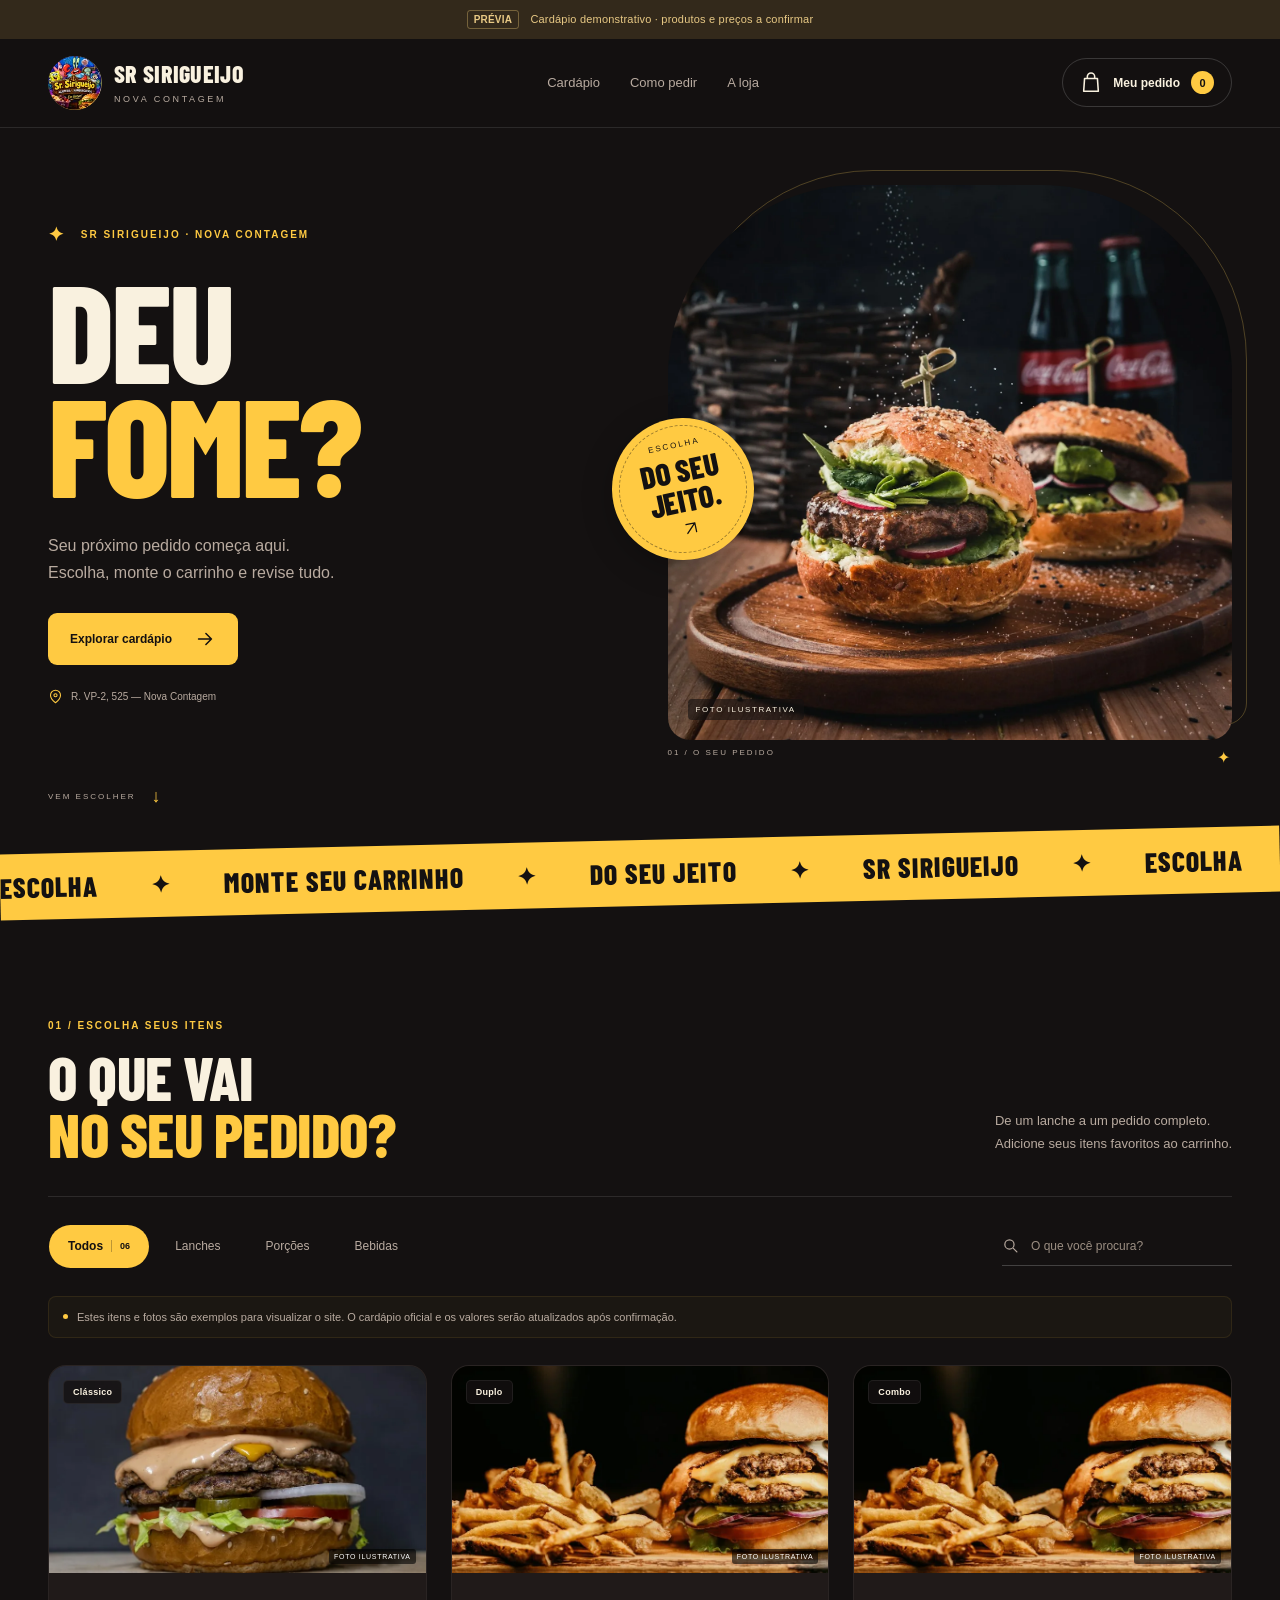
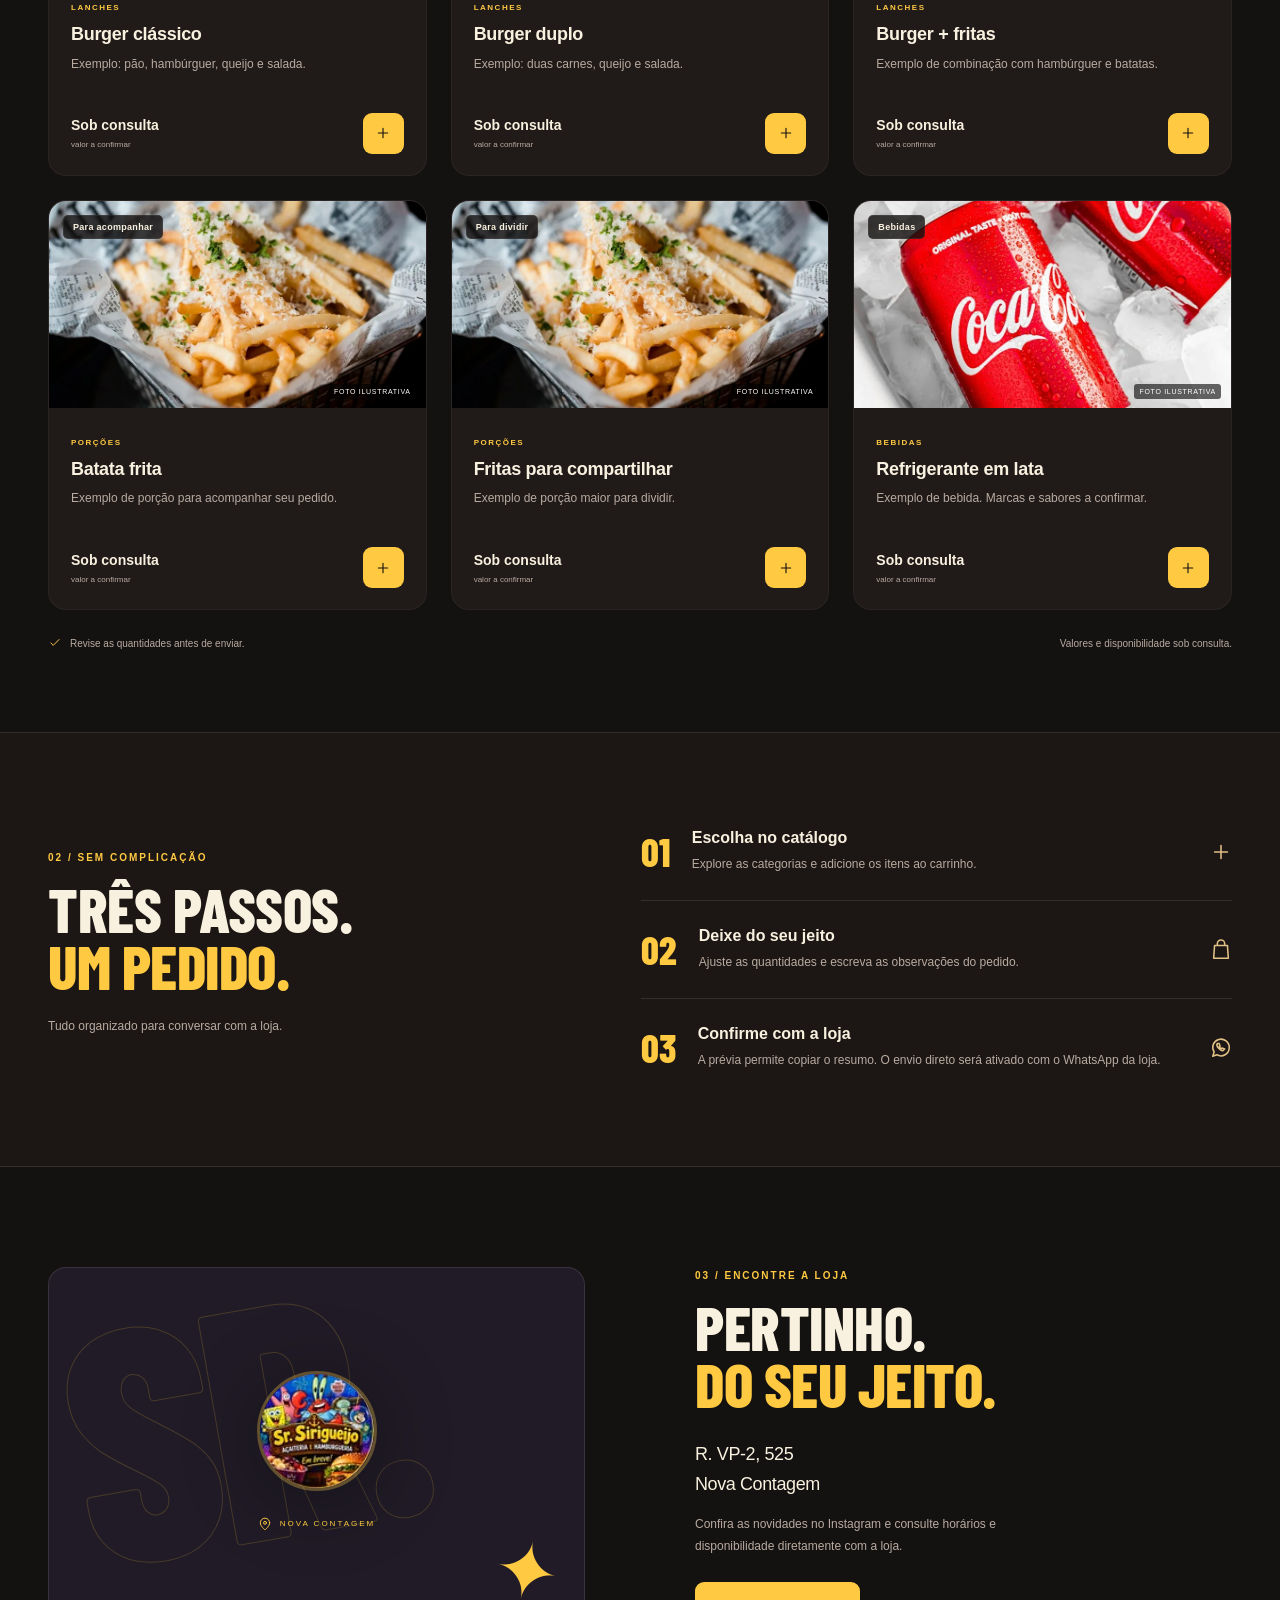
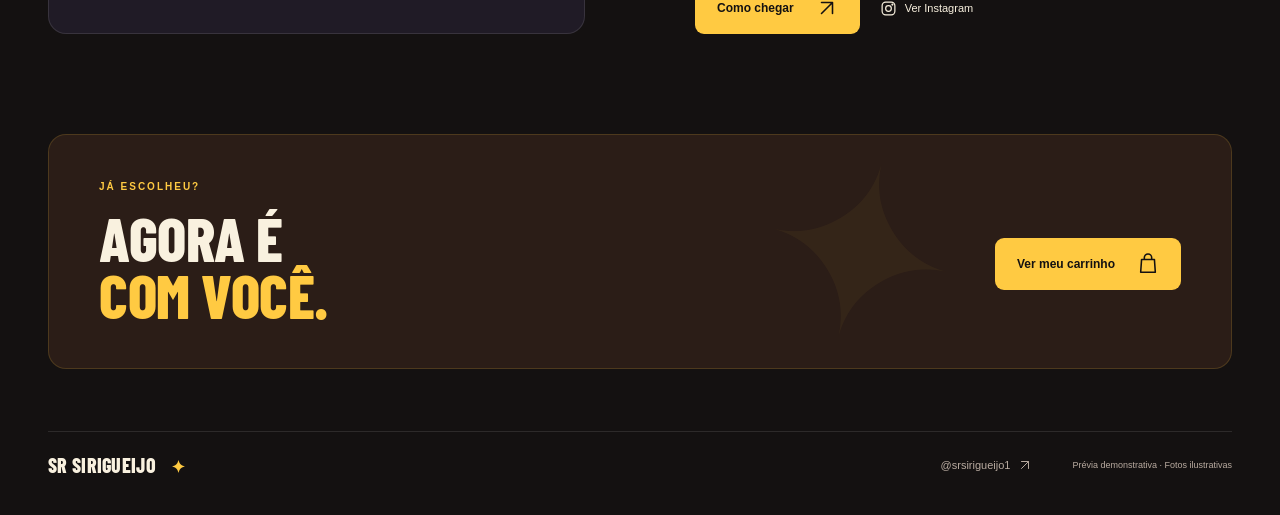
==== commit c6ad463a: "Atualizar versão do CSS no GitHub Pages" ====
--- a/index.html
+++ b/index.html
@@ -14,7 +14,7 @@
   <link rel="canonical" href="https://carloszw45.github.io/sr-sirigueijo/">
   <link rel="icon" href="assets/logo.jpg">
   <link rel="preload" href="assets/display.ttf" as="font" type="font/ttf" crossorigin>
-  <link rel="stylesheet" href="styles.css">
+  <link rel="stylesheet" href="styles.css?v=20261014-1">
   <script src="data.js" defer></script>
   <script src="core.js" defer></script>
   <script src="app.js" defer></script>
--- a/styles.css
+++ b/styles.css
@@ -7,3 +7,6 @@
 @media(max-width:760px){.container{width:calc(100% - 40px)}html{scroll-padding-top:82px}.preview-notice{font-size:9px;padding:9px 12px}.preview-notice>span{font-size:8px;margin-right:4px}.header-inner{height:72px;gap:12px}.brand{gap:9px}.brand>img{height:42px;width:42px}.brand>span{font-size:20px}.brand small{font-size:7px;letter-spacing:1.8px;margin-top:6px}.desktop-nav{display:none}.cart-trigger{padding:9px 11px;gap:8px}.cart-trigger>.icon{height:18px;width:18px}.cart-label{display:none}.cart-counter{height:21px;min-width:21px;font-size:10px}.hero{padding-top:33px;padding-bottom:57px;gap:15px;min-height:0;grid-template-columns:1fr 1fr;align-items:center}.hero h1{font-size:clamp(70px,12vw,95px);letter-spacing:-1px;margin:22px 0 23px}.hero .eyebrow{font-size:7px;letter-spacing:1px}.small-spark{font-size:15px;margin-right:6px}.hero-copy>p{font-size:12px;line-height:1.8;margin-bottom:22px}.hero-copy>.button{font-size:10px;padding:13px 15px;gap:9px;min-height:45px}.hero-copy>.button>.icon{width:16px;height:16px}.hero-location{font-size:8px;line-height:1.7;margin-top:18px;gap:5px}.hero-location>span{max-width:120px}.hero-visual{height:360px;margin-left:0;margin-right:8px}.hero-photo{border-radius:140px 140px 13px 13px}.hero-outline{inset:-9px -9px 9px 9px;border-radius:140px 140px 13px 13px}.hero-stamp{height:84px;width:84px;left:-20px;top:44%;outline-offset:-5px}.hero-stamp>span{font-size:5px;letter-spacing:1px;margin-bottom:4px}.hero-stamp>b{font-size:19px}.hero-stamp .icon{width:13px;height:13px;margin-top:3px}.photo-caption{font-size:5px;left:9px;bottom:10px;padding:4px}.visual-bottom{font-size:6px;letter-spacing:1px;bottom:-22px}.scroll-hint{font-size:7px;bottom:13px}.brand-strip{padding:16px 0;margin-top:0}.brand-strip>div{font-size:23px;gap:20px}.brand-strip span{font-size:17px;margin:0 7px}.menu-section{padding-top:70px;padding-bottom:50px}.section-heading{gap:18px;align-items:flex-start;flex-direction:column;margin-bottom:22px}h2{font-size:48px;line-height:.95;margin-top:13px}.section-heading>p{font-size:12px;line-height:1.7}.section-heading>p br{display:none}.menu-toolbar{flex-direction:column;align-items:stretch;gap:12px;padding:16px 0 19px}.categories{gap:3px;margin-inline:-2px}.category{padding:10px 15px;font-size:11px}.search{min-width:0;max-width:none;background:var(--panel);border:1px solid #ffffff18;border-radius:8px;padding:12px;color:var(--muted)}.search input{font-size:12px}.demo-note{margin-bottom:20px;padding:10px 12px;font-size:10px}.product-grid{grid-template-columns:1fr;gap:12px}.product-card{display:grid;grid-template-columns:122px minmax(0,1fr);border-radius:13px}.product-photo{height:100%;min-height:172px}.product-photo>img{height:100%;position:absolute;inset:0}.product-badge{font-size:7px;padding:5px 6px;top:9px;left:8px;max-width:calc(100% - 16px)}.product-example{font-size:5px;bottom:6px;right:6px}.product-info{padding:16px 15px 15px}.product-category{font-size:7px;letter-spacing:1.2px}.product-info h3{font-size:16px;margin:8px 0 7px;line-height:1.2}.product-info>p{font-size:10px;min-height:0;margin-bottom:14px;line-height:1.6}.product-price{font-size:12px}.product-price small{font-size:7px;margin-top:2px}.add-button{height:36px;min-width:36px;padding:0 8px;border-radius:7px}.add-button .icon{height:16px;width:16px}.product-card:hover{transform:none}.menu-footer{font-size:9px;line-height:1.7;align-items:flex-start;flex-direction:column;gap:8px;margin-top:18px}.how-inner{grid-template-columns:1fr;gap:15px;padding-block:48px}.how-heading>p{margin-top:17px}.steps li{padding:20px 0;gap:18px}.step-number{font-size:36px}.steps h3{font-size:14px}.steps p{font-size:11px}.steps li>.icon{height:18px;width:18px}.location-section{grid-template-columns:1fr;gap:34px;padding-block:60px}.location-art{min-height:260px}.location-outline{font-size:330px;top:-65px;left:5%}.location-art>img{width:100px;height:100px}.mini-location{font-size:7px;margin-top:20px}.decorative-star{font-size:65px;right:20px;bottom:10px}.location-copy .street{font-size:17px;margin-top:22px}.muted{font-size:12px;max-width:100%}.location-actions{gap:20px;margin-top:22px}.button{min-height:47px;padding:14px 18px;font-size:11px}.final-cta{padding:31px 26px;grid-template-columns:1fr;gap:14px;margin-bottom:41px}.final-cta>.eyebrow{font-size:9px}.final-cta h2{font-size:53px;margin:0}.final-cta .button{justify-self:start;margin-top:10px}.cta-star{font-size:220px;right:-31px;top:35px}.footer{padding-top:24px;padding-bottom:100px;gap:19px}.footer-brand{font-size:19px}.footer-brand>span{margin-left:8px}.footer-social{font-size:10px;margin-left:auto;gap:3px}.footer>small{font-size:8px;text-align:left;margin-top:0;width:100%}.floating-cart{width:calc(100% - 32px);min-width:0;bottom:max(12px,env(safe-area-inset-bottom));padding:12px 15px;gap:15px}.cart-dialog{border-left:0}.cart-header{padding:22px 20px}.cart-scroll{padding:8px 20px 22px}.cart-header h2{font-size:34px}.cart-empty{padding-top:55px}.toast{bottom:96px;font-size:11px}.form-input{font-size:16px}.item-note textarea{font-size:16px}.order-preview{font-size:12px!important}}
 @media(max-width:420px){.hero{grid-template-columns:1fr;gap:32px;padding-bottom:55px}.hero-copy{position:relative}.hero .eyebrow{font-size:8px;letter-spacing:1.3px}.hero h1{font-size:94px;line-height:.79;margin:22px 0 24px;display:block}.hero-copy>p{font-size:13px;line-height:1.7}.hero-copy>.button{font-size:11px;padding:14px 18px;min-height:47px;gap:20px}.hero-location{font-size:9px}.hero-location>span{max-width:none}.hero-visual{height:310px;margin-left:24px;margin-right:8px}.hero-photo{object-position:center 73%;border-radius:125px 125px 14px 14px}.hero-outline{border-radius:125px 125px 14px 14px}.hero-stamp{height:104px;width:104px;left:-24px;top:30%}.hero-stamp>b{font-size:23px}.hero-stamp>span{font-size:6px}.hero-stamp .icon{height:15px;width:15px}.photo-caption{font-size:6px;left:12px;bottom:12px}.visual-bottom{font-size:6px;bottom:-20px}.hero-copy:after{content:'✦';position:absolute;right:5px;top:85px;font-size:64px;color:#ffca422e;transform:rotate(8deg);pointer-events:none}.scroll-hint{bottom:10px}.product-card{grid-template-columns:107px minmax(0,1fr)}.product-info{padding:15px 12px}.product-info h3{font-size:15px}.categories{gap:0}.category{padding:10px 13px}.section-heading h2{font-size:45px}.footer-social{font-size:9px}.footer-brand{font-size:17px}}
 @media(prefers-reduced-motion:reduce){html{scroll-behavior:auto}*,*:before,*:after{animation:none!important;transition:none!important}.product-card:hover img{transform:none}.button:hover:not(:disabled){transform:none}}
+
+/* Keep the angled ribbon within the viewport. */
+html,body{overflow-x:clip}
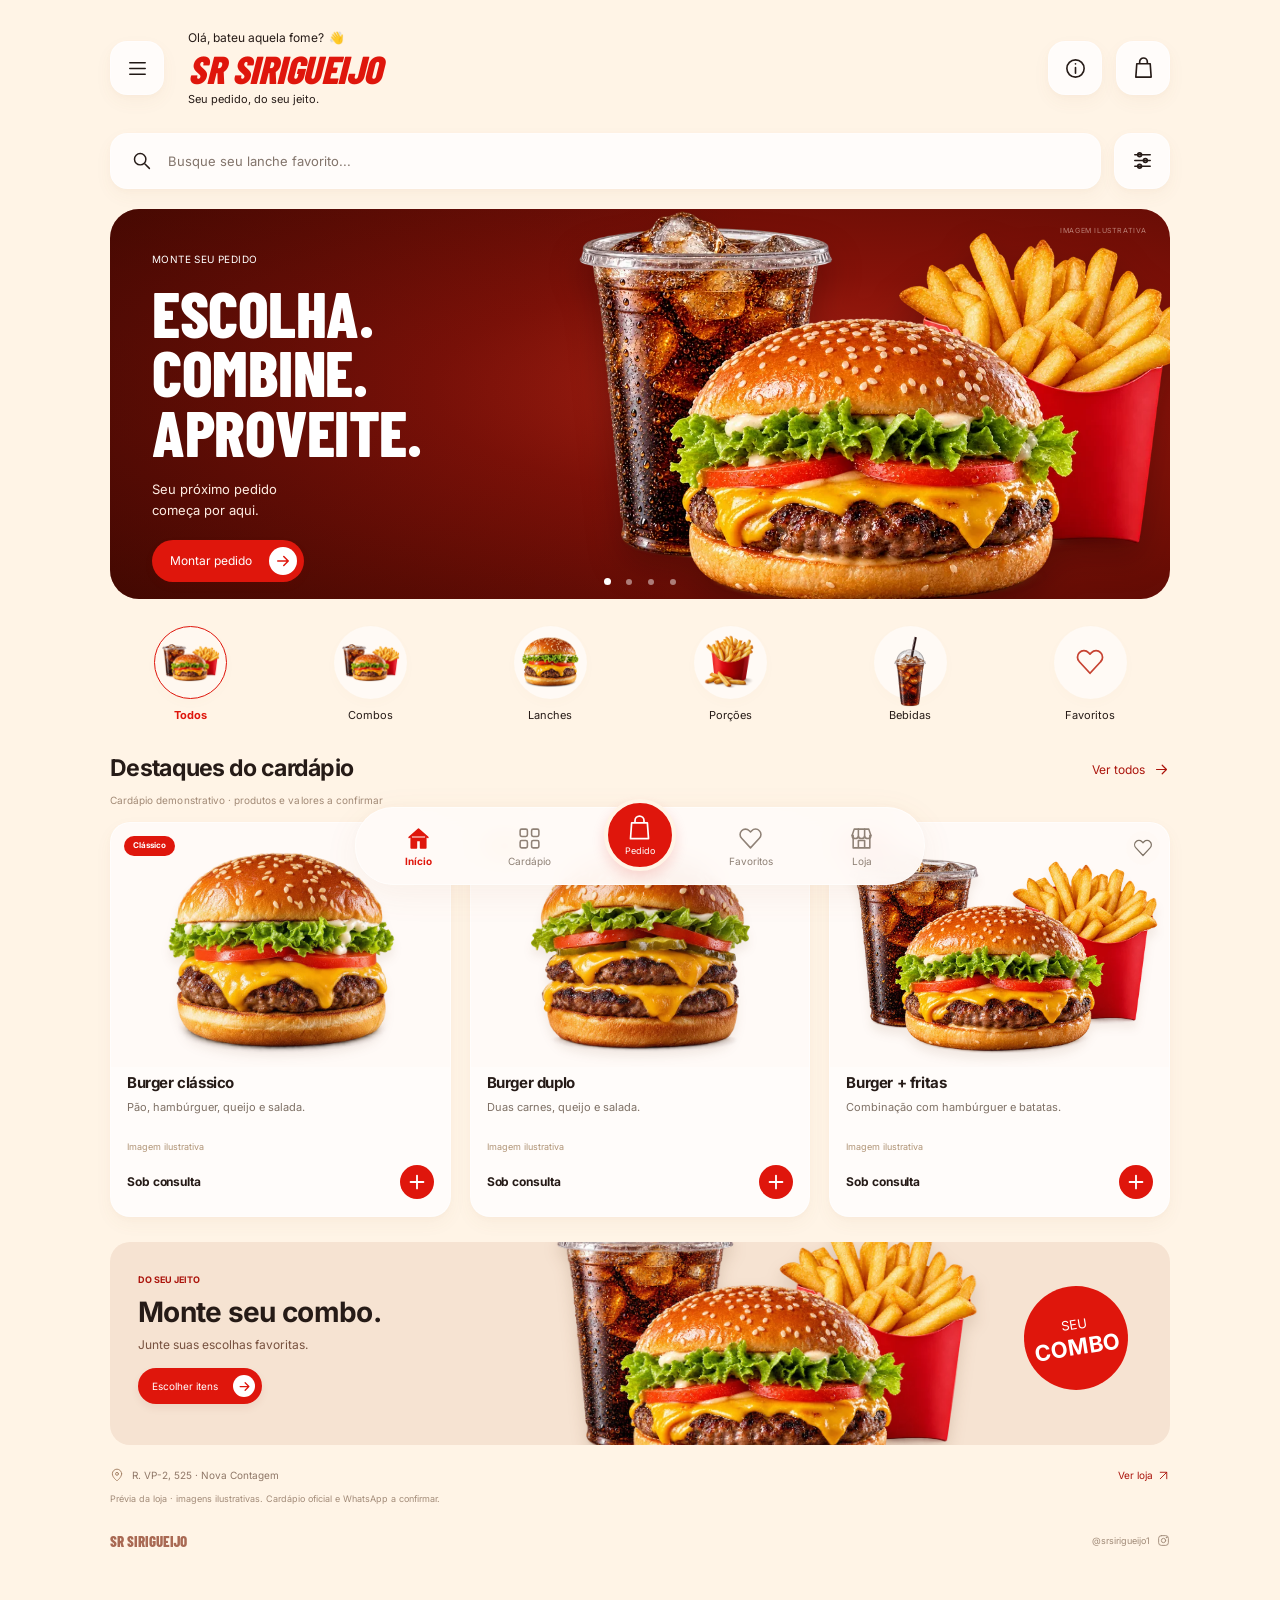
==== commit d632b4e0: "Refazer loja com referência visual, três colunas e navegação mobile" ====
--- a/index.html
+++ b/index.html
@@ -3,21 +3,22 @@
 <head>
   <meta charset="utf-8">
   <meta name="viewport" content="width=device-width,initial-scale=1,viewport-fit=cover">
-  <meta name="theme-color" content="#141111">
+  <meta name="theme-color" content="#fff4e6">
   <meta name="robots" content="noindex,nofollow">
-  <title>Sr Sirigueijo — Monte seu pedido</title>
-  <meta name="description" content="Prévia do catálogo Sr Sirigueijo. Explore os exemplos, monte seu carrinho e revise o pedido. R. VP-2, 525 — Nova Contagem.">
-  <meta property="og:title" content="Sr Sirigueijo — Monte seu pedido">
-  <meta property="og:description" content="Seu próximo pedido começa aqui. Prévia do catálogo com carrinho integrado.">
+  <title>Sr Sirigueijo — Seu pedido, do seu jeito</title>
+  <meta name="description" content="Escolha seus itens, monte o carrinho e confira o resumo do pedido. Prévia do catálogo Sr Sirigueijo em Nova Contagem.">
+  <meta property="og:title" content="Sr Sirigueijo — Seu pedido, do seu jeito">
+  <meta property="og:description" content="Catálogo com carrinho, favoritos e pedido organizado. Cardápio demonstrativo; valores a confirmar.">
   <meta property="og:type" content="website">
   <meta property="og:image" content="https://carloszw45.github.io/sr-sirigueijo/assets/hero.webp">
   <link rel="canonical" href="https://carloszw45.github.io/sr-sirigueijo/">
   <link rel="icon" href="assets/logo.jpg">
   <link rel="preload" href="assets/display.ttf" as="font" type="font/ttf" crossorigin>
-  <link rel="stylesheet" href="styles.css?v=20261014-1">
-  <script src="data.js" defer></script>
+  <link rel="preload" href="assets/ui-sans.woff" as="font" type="font/woff" crossorigin>
+  <link rel="stylesheet" href="styles.css?v=20261014-reference-1">
+  <script src="data.js?v=20261014-reference-1" defer></script>
   <script src="core.js" defer></script>
-  <script src="app.js" defer></script>
+  <script src="app.js?v=20261014-reference-1" defer></script>
 </head>
 <body>
   <svg class="svg-defs" aria-hidden="true" xmlns="http://www.w3.org/2000/svg">
@@ -32,81 +33,76 @@
     <symbol id="i-check" viewBox="0 0 24 24"><path d="m5 12 4 4L19 6"/></symbol>
     <symbol id="i-instagram" viewBox="0 0 24 24"><rect x="3" y="3" width="18" height="18" rx="5"/><circle cx="12" cy="12" r="4"/><circle cx="17.5" cy="6.5" r=".7"/></symbol>
     <symbol id="i-whatsapp" viewBox="0 0 24 24"><path d="M21 11.5a9 9 0 0 1-13.6 7.8L3 21l1.5-4.7A9 9 0 1 1 21 11.5Z"/><path d="M8 7c-2 3 3 8 6 8l2-2-3-1-1 1-2-2 1-1-1-3H8Z"/></symbol>
+    <symbol id="i-menu" viewBox="0 0 24 24"><path d="M4 6h16M4 12h16M4 18h16"/></symbol>
+    <symbol id="i-filter" viewBox="0 0 24 24"><path d="M4 6h16M4 12h16M4 18h16"/><circle cx="9" cy="6" r="2"/><circle cx="15" cy="12" r="2"/><circle cx="9" cy="18" r="2"/></symbol>
+    <symbol id="i-heart" viewBox="0 0 24 24"><path d="M20.5 4.5a5.1 5.1 0 0 0-7.3 0L12 5.7l-1.2-1.2a5.1 5.1 0 0 0-7.3 7.3L12 21l8.5-9.2a5.1 5.1 0 0 0 0-7.3Z"/></symbol>
+    <symbol id="i-home" viewBox="0 0 24 24"><path d="m3 11 9-8 9 8M5 10v11h5v-7h4v7h5V10"/></symbol>
+    <symbol id="i-grid" viewBox="0 0 24 24"><rect x="3" y="3" width="7" height="7" rx="1.5"/><rect x="14" y="3" width="7" height="7" rx="1.5"/><rect x="3" y="14" width="7" height="7" rx="1.5"/><rect x="14" y="14" width="7" height="7" rx="1.5"/></symbol>
+    <symbol id="i-shop" viewBox="0 0 24 24"><path d="M3 9 5 3h14l2 6M4 9v12h16V9M9 21v-7h6v7"/><path d="M3 9c0 4 6 4 6 0 0 4 6 4 6 0 0 4 6 4 6 0M9 3v6M15 3v6"/></symbol>
+    <symbol id="i-info" viewBox="0 0 24 24"><circle cx="12" cy="12" r="9"/><path d="M12 11v6M12 7v.2"/></symbol>
   </svg>
   <a class="skip-link" href="#cardapio">Ir para o cardápio</a>
-  <div class="preview-notice" id="preview-notice"><span>PRÉVIA</span> Cardápio demonstrativo · produtos e preços a confirmar</div>
-  <header class="header">
-    <div class="container header-inner">
-      <a href="#inicio" class="brand" aria-label="Sr Sirigueijo, início"><img src="assets/logo.jpg" width="54" height="54" alt="Logo Sr Sirigueijo"><span>SR SIRIGUEIJO<small>NOVA CONTAGEM</small></span></a>
-      <nav class="desktop-nav" aria-label="Navegação principal"><a href="#cardapio">Cardápio</a><a href="#como-pedir">Como pedir</a><a href="#localizacao">A loja</a></nav>
-      <button class="cart-trigger" type="button" data-open-cart><svg class="icon" aria-hidden="true"><use href="#i-bag"/></svg><span class="cart-label">Meu pedido</span><span class="cart-counter" data-cart-count>0</span></button>
-    </div>
-  </header>
-  <main id="main-content">
-    <section class="hero container" id="inicio" aria-labelledby="hero-title">
-      <div class="hero-copy">
-        <div class="eyebrow"><span class="small-spark">✦</span> SR SIRIGUEIJO · NOVA CONTAGEM</div>
-        <h1 id="hero-title">DEU<br><span>FOME?</span></h1>
-        <p>Seu próximo pedido começa aqui.<br>Escolha, monte o carrinho e revise tudo.</p>
-        <a class="button button-yellow" href="#cardapio">Explorar cardápio<svg class="icon" aria-hidden="true"><use href="#i-arrow"/></svg></a>
-        <a class="hero-location" href="#localizacao"><svg class="icon" aria-hidden="true"><use href="#i-pin"/></svg><span>R. VP-2, 525 — Nova Contagem</span></a>
+  <div class="app-shell">
+    <header class="app-header" id="inicio">
+      <button class="soft-button menu-button" type="button" id="open-navigation" aria-label="Abrir menu"><svg class="icon" aria-hidden="true"><use href="#i-menu"/></svg></button>
+      <button class="wordmark" type="button" data-view="home" aria-label="Sr Sirigueijo, início"><small>Olá, bateu aquela fome? <span>👋</span></small><strong>SR SIRIGUEIJO</strong><span>Seu pedido, do seu jeito.</span></button>
+      <div class="header-actions"><button class="soft-button info-button" type="button" data-open-shop aria-label="Informações da loja"><svg class="icon" aria-hidden="true"><use href="#i-info"/></svg></button><button class="soft-button" type="button" data-open-cart aria-label="Abrir carrinho"><svg class="icon" aria-hidden="true"><use href="#i-bag"/></svg><span class="count-badge" data-cart-count hidden>0</span></button></div>
+    </header>
+    <main id="main-content">
+      <div class="search-row"><label class="search-box"><svg class="icon" aria-hidden="true"><use href="#i-search"/></svg><span class="sr-only">Buscar no cardápio</span><input type="search" id="search" placeholder="Busque seu lanche favorito..." autocomplete="off"></label><button class="soft-button filter-button" type="button" id="toggle-filters" aria-label="Filtros do cardápio" aria-expanded="false" aria-controls="filter-panel"><svg class="icon" aria-hidden="true"><use href="#i-filter"/></svg></button></div>
+      <section class="filter-panel" id="filter-panel" aria-label="Organizar o cardápio" hidden><label for="sort-order">Organizar por</label><select id="sort-order"><option value="default">Ordem do cardápio</option><option value="name">Nome: A a Z</option></select><button type="button" id="clear-filters">Limpar filtros</button></section>
+      <section class="hero-banner" id="hero-banner" aria-labelledby="hero-title" data-home-only>
+        <div class="hero-copy"><span class="hero-eyebrow" id="hero-eyebrow">MONTE SEU PEDIDO</span><h1 id="hero-title">ESCOLHA.<br>COMBINE.<br>APROVEITE.</h1><p id="hero-copy">Seu próximo pedido<br>começa por aqui.</p><button class="banner-button" type="button" id="hero-action">Montar pedido<span><svg class="icon" aria-hidden="true"><use href="#i-arrow"/></svg></span></button></div>
+        <img class="hero-food" id="hero-food" src="assets/cutout-combo-v2.webp" alt="Hambúrguer com batatas e bebida — imagem ilustrativa" width="900" height="900" fetchpriority="high">
+        <span class="hero-image-note">IMAGEM ILUSTRATIVA</span>
+        <div class="banner-dots" role="group" aria-label="Banners"><button type="button" class="active" data-slide="0" aria-label="Ver banner 1" aria-pressed="true"></button><button type="button" data-slide="1" aria-label="Ver banner 2" aria-pressed="false"></button><button type="button" data-slide="2" aria-label="Ver banner 3" aria-pressed="false"></button><button type="button" data-slide="3" aria-label="Ver banner 4" aria-pressed="false"></button></div>
+      </section>
+      <div class="categories" role="group" aria-label="Categorias do cardápio">
+        <button class="category active" type="button" data-category="Todos" aria-pressed="true"><span class="category-picture"><img src="assets/cutout-combo-v2.webp" alt="" width="72" height="72"></span><span>Todos</span></button>
+        <button class="category" type="button" data-category="Combos" aria-pressed="false"><span class="category-picture"><img src="assets/cutout-combo-v2.webp" alt="" width="72" height="72"></span><span>Combos</span></button>
+        <button class="category" type="button" data-category="Lanches" aria-pressed="false"><span class="category-picture"><img src="assets/cutout-burger-v2.webp" alt="" width="72" height="72"></span><span>Lanches</span></button>
+        <button class="category" type="button" data-category="Porções" aria-pressed="false"><span class="category-picture"><img src="assets/cutout-fries-v2.webp" alt="" width="72" height="72"></span><span>Porções</span></button>
+        <button class="category" type="button" data-category="Bebidas" aria-pressed="false"><span class="category-picture"><img src="assets/cutout-drink-v2.webp" alt="" width="72" height="72"></span><span>Bebidas</span></button>
+        <button class="category" type="button" data-category="Favoritos" aria-pressed="false"><span class="category-picture category-heart"><svg class="icon" aria-hidden="true"><use href="#i-heart"/></svg></span><span>Favoritos</span></button>
       </div>
-      <div class="hero-visual">
-        <div class="hero-outline" aria-hidden="true"></div>
-        <img class="hero-photo" src="assets/hero.webp" alt="Hambúrgueres em uma tábua — fotografia ilustrativa" width="1400" height="1750" fetchpriority="high">
-        <span class="photo-caption">FOTO ILUSTRATIVA</span>
-        <div class="hero-stamp" aria-hidden="true"><span>ESCOLHA</span><b>DO SEU<br>JEITO.</b><svg class="icon"><use href="#i-up-right"/></svg></div>
-        <div class="visual-bottom"><span>01 / O SEU PEDIDO</span><span>✦</span></div>
-      </div>
-      <a class="scroll-hint" href="#cardapio">VEM ESCOLHER<span>↓</span></a>
-    </section>
-    <div class="brand-strip" aria-hidden="true"><div>ESCOLHA <span>✦</span> MONTE SEU CARRINHO <span>✦</span> DO SEU JEITO <span>✦</span> SR SIRIGUEIJO <span>✦</span> ESCOLHA <span>✦</span> MONTE SEU CARRINHO <span>✦</span> DO SEU JEITO <span>✦</span></div></div>
-    <section class="menu-section container" id="cardapio" aria-labelledby="menu-title">
-      <div class="section-heading"><div><div class="eyebrow">01 / ESCOLHA SEUS ITENS</div><h2 id="menu-title">O QUE VAI<br><span>NO SEU PEDIDO?</span></h2></div><p>De um lanche a um pedido completo.<br>Adicione seus itens favoritos ao carrinho.</p></div>
-      <div class="menu-toolbar">
-        <div class="categories" role="group" aria-label="Filtrar cardápio"><button type="button" class="category active" aria-pressed="true" data-category="Todos">Todos<span>06</span></button><button type="button" class="category" aria-pressed="false" data-category="Lanches">Lanches</button><button type="button" class="category" aria-pressed="false" data-category="Porções">Porções</button><button type="button" class="category" aria-pressed="false" data-category="Bebidas">Bebidas</button></div>
-        <label class="search"><svg class="icon" aria-hidden="true"><use href="#i-search"/></svg><span class="sr-only">Buscar no cardápio</span><input type="search" id="search" placeholder="O que você procura?" autocomplete="off"></label>
-      </div>
-      <div class="demo-note" id="demo-note"><span class="demo-dot"></span><p>Estes itens e fotos são exemplos para visualizar o site. O cardápio oficial e os valores serão atualizados após confirmação.</p></div>
-      <p class="sr-only" id="results-status" aria-live="polite"></p>
-      <div class="product-grid" id="product-grid"></div>
-      <div class="no-results" id="no-results" hidden><h3>Nenhum item encontrado.</h3><p>Tente outro nome ou explore todas as categorias.</p><button class="button button-outline" id="reset-search" type="button">Mostrar todos</button></div>
-      <noscript><p>Ative o JavaScript para usar o catálogo e o carrinho. Você também pode visitar <a href="https://www.instagram.com/srsirigueijo1/">o Instagram da loja</a>.</p></noscript>
-      <div class="menu-footer"><span><svg class="icon" aria-hidden="true"><use href="#i-check"/></svg> Revise as quantidades antes de enviar.</span><span>Valores e disponibilidade sob consulta.</span></div>
-    </section>
-    <section class="how-section" id="como-pedir" aria-labelledby="how-title">
-      <div class="container how-inner"><div class="how-heading"><div class="eyebrow">02 / SEM COMPLICAÇÃO</div><h2 id="how-title">TRÊS PASSOS.<br><span>UM PEDIDO.</span></h2><p>Tudo organizado para conversar com a loja.</p></div><ol class="steps"><li><span class="step-number">01</span><div><h3>Escolha no catálogo</h3><p>Explore as categorias e adicione os itens ao carrinho.</p></div><svg class="icon" aria-hidden="true"><use href="#i-plus"/></svg></li><li><span class="step-number">02</span><div><h3>Deixe do seu jeito</h3><p>Ajuste as quantidades e escreva as observações do pedido.</p></div><svg class="icon" aria-hidden="true"><use href="#i-bag"/></svg></li><li><span class="step-number">03</span><div><h3>Confirme com a loja</h3><p id="send-step-copy">A prévia permite copiar o resumo. O envio direto será ativado com o WhatsApp da loja.</p></div><svg class="icon" aria-hidden="true"><use href="#i-whatsapp"/></svg></li></ol></div>
-    </section>
-    <section class="location-section container" id="localizacao" aria-labelledby="location-title">
-      <div class="location-art" aria-hidden="true"><span class="location-outline">SR.</span><img src="assets/logo.jpg" alt="" width="100" height="100"><div class="mini-location"><svg class="icon"><use href="#i-pin"/></svg> NOVA CONTAGEM</div><div class="decorative-star">✦</div></div>
-      <div class="location-copy"><div class="eyebrow">03 / ENCONTRE A LOJA</div><h2 id="location-title">PERTINHO.<br><span>DO SEU JEITO.</span></h2><p class="street">R. VP-2, 525<br>Nova Contagem</p><p class="muted">Confira as novidades no Instagram e consulte horários e disponibilidade diretamente com a loja.</p><div class="location-actions"><a class="button button-yellow" href="https://www.google.com/maps/search/?api=1&query=R.%20VP-2%2C%20525%20-%20Nova%20Contagem" target="_blank" rel="noopener noreferrer">Como chegar<svg class="icon" aria-hidden="true"><use href="#i-up-right"/></svg></a><a class="text-link" href="https://www.instagram.com/srsirigueijo1/" target="_blank" rel="noopener noreferrer"><svg class="icon" aria-hidden="true"><use href="#i-instagram"/></svg> Ver Instagram</a></div></div>
-    </section>
-    <section class="final-cta container"><span class="eyebrow">JÁ ESCOLHEU?</span><h2>AGORA É<br><span>COM VOCÊ.</span></h2><button class="button button-yellow" type="button" data-open-cart>Ver meu carrinho<svg class="icon" aria-hidden="true"><use href="#i-bag"/></svg></button><span class="cta-star" aria-hidden="true">✦</span></section>
-  </main>
-  <footer class="footer container"><a href="#inicio" class="footer-brand">SR SIRIGUEIJO<span>✦</span></a><a class="footer-social" href="https://www.instagram.com/srsirigueijo1/" target="_blank" rel="noopener noreferrer">@srsirigueijo1<svg class="icon" aria-hidden="true"><use href="#i-up-right"/></svg></a><small>Prévia demonstrativa · Fotos ilustrativas</small></footer>
-  <button class="floating-cart" type="button" data-open-cart hidden><span class="floating-count" data-cart-count>0</span><span><b>Ver meu pedido</b><small id="floating-total">Sob consulta</small></span><svg class="icon" aria-hidden="true"><use href="#i-arrow"/></svg></button>
+      <section class="catalog-section" id="cardapio" aria-labelledby="menu-title">
+        <div class="catalog-heading"><h2 id="menu-title">Destaques do cardápio</h2><button class="see-all" id="see-all" type="button">Ver todos<svg class="icon" aria-hidden="true"><use href="#i-arrow"/></svg></button><span class="item-count" id="item-count" hidden></span></div>
+        <p class="demo-note" id="demo-note">Cardápio demonstrativo · produtos e valores a confirmar</p>
+        <p class="sr-only" id="results-status" aria-live="polite"></p>
+        <div class="product-grid" id="product-grid"></div>
+        <div class="no-results" id="no-results" hidden><svg class="icon" aria-hidden="true"><use href="#i-heart"/></svg><h3 id="empty-title">Nenhum item encontrado.</h3><p id="empty-copy">Tente outro nome ou explore as categorias.</p><button class="button button-red" id="reset-search" type="button">Explorar o cardápio<svg class="icon" aria-hidden="true"><use href="#i-arrow"/></svg></button></div>
+        <noscript><p>Ative o JavaScript para usar o catálogo e o carrinho. Visite também <a href="https://www.instagram.com/srsirigueijo1/">o Instagram da loja</a>.</p></noscript>
+      </section>
+      <section class="combo-banner" data-home-only><div class="combo-copy"><span>DO SEU JEITO</span><h2>Monte seu combo.</h2><p>Junte suas escolhas favoritas.</p><button class="banner-button" type="button" id="combo-action">Escolher itens<span><svg class="icon" aria-hidden="true"><use href="#i-arrow"/></svg></span></button></div><img src="assets/cutout-combo-v2.webp" alt="Combo de lanche, fritas e bebida — imagem ilustrativa" width="650" height="650" loading="lazy"><span class="combo-stamp" aria-hidden="true">SEU<br><b>COMBO</b></span></section>
+      <div class="shop-shortcut"><svg class="icon" aria-hidden="true"><use href="#i-pin"/></svg><span>R. VP-2, 525 · Nova Contagem</span><button type="button" data-open-shop>Ver loja<svg class="icon" aria-hidden="true"><use href="#i-up-right"/></svg></button></div>
+      <p class="preview-notice" id="preview-notice">Prévia da loja · imagens ilustrativas. Cardápio oficial e WhatsApp a confirmar.</p>
+    </main>
+    <footer class="app-footer"><span>SR SIRIGUEIJO</span><a href="https://www.instagram.com/srsirigueijo1/" target="_blank" rel="noopener noreferrer">@srsirigueijo1<svg class="icon" aria-hidden="true"><use href="#i-instagram"/></svg></a></footer>
+  </div>
+  <nav class="bottom-nav" aria-label="Navegação principal">
+    <button type="button" class="nav-item active" data-view="home" aria-current="page"><svg class="icon" aria-hidden="true"><use href="#i-home"/></svg><span>Início</span></button>
+    <button type="button" class="nav-item" data-view="menu"><svg class="icon" aria-hidden="true"><use href="#i-grid"/></svg><span>Cardápio</span></button>
+    <button type="button" class="nav-item nav-order" data-open-cart aria-label="Ver meu pedido"><span class="order-circle"><svg class="icon" aria-hidden="true"><use href="#i-bag"/></svg><span>Pedido</span><span class="count-badge" data-cart-count hidden>0</span></span></button>
+    <button type="button" class="nav-item" data-view="favorites"><svg class="icon" aria-hidden="true"><use href="#i-heart"/></svg><span>Favoritos</span></button>
+    <button type="button" class="nav-item" data-open-shop><svg class="icon" aria-hidden="true"><use href="#i-shop"/></svg><span>Loja</span></button>
+  </nav>
   <div class="toast" id="toast" role="status" aria-live="polite"></div>
-  <dialog class="cart-dialog" id="cart-dialog" aria-labelledby="cart-title">
-    <div class="cart-header"><div><span class="eyebrow">DO SEU JEITO</span><h2 id="cart-title">MEU PEDIDO<span>✦</span></h2></div><button class="icon-button" id="close-cart" type="button" aria-label="Fechar carrinho"><svg class="icon" aria-hidden="true"><use href="#i-close"/></svg></button></div>
-    <div class="cart-scroll">
-      <div id="cart-empty" class="cart-empty"><div class="empty-icon"><svg class="icon" aria-hidden="true"><use href="#i-bag"/></svg></div><h3>Seu pedido começa aqui.</h3><p>Adicione um item do catálogo para montar seu carrinho.</p><button class="button button-yellow" id="continue-shopping" type="button">Escolher meus itens<svg class="icon" aria-hidden="true"><use href="#i-arrow"/></svg></button></div>
-      <div id="cart-filled" hidden>
-        <div class="cart-items" id="cart-items"></div>
-        <div class="cart-summary"><div><span>Quantidade de itens</span><b id="cart-item-total">0</b></div><div><span>Subtotal</span><b id="cart-subtotal">Sob consulta</b></div><p>Frete, disponibilidade e valor final a confirmar com a loja.</p></div>
-        <form id="checkout-form">
-          <h3>Detalhes do pedido</h3><label class="form-label" for="customer-name">Seu nome <span>*</span></label><input class="form-input" id="customer-name" name="name" placeholder="Como podemos chamar você?" autocomplete="given-name" maxlength="80" required>
+  <dialog class="navigation-dialog modal-pane" id="navigation-dialog" aria-labelledby="navigation-title"><div class="pane-header"><div><small>SR SIRIGUEIJO</small><h2 id="navigation-title">O que você procura?</h2></div><button class="icon-button" type="button" data-close-dialog aria-label="Fechar menu"><svg class="icon" aria-hidden="true"><use href="#i-close"/></svg></button></div><div class="navigation-links"><button type="button" data-view="home"><svg class="icon" aria-hidden="true"><use href="#i-home"/></svg>Início<svg class="icon" aria-hidden="true"><use href="#i-arrow"/></svg></button><button type="button" data-view="menu"><svg class="icon" aria-hidden="true"><use href="#i-grid"/></svg>Cardápio completo<svg class="icon" aria-hidden="true"><use href="#i-arrow"/></svg></button><button type="button" data-view="favorites"><svg class="icon" aria-hidden="true"><use href="#i-heart"/></svg>Meus favoritos<svg class="icon" aria-hidden="true"><use href="#i-arrow"/></svg></button><button type="button" data-open-cart><svg class="icon" aria-hidden="true"><use href="#i-bag"/></svg>Meu pedido<svg class="icon" aria-hidden="true"><use href="#i-arrow"/></svg></button><button type="button" data-open-shop><svg class="icon" aria-hidden="true"><use href="#i-shop"/></svg>Sobre a loja<svg class="icon" aria-hidden="true"><use href="#i-arrow"/></svg></button></div></dialog>
+  <dialog class="shop-dialog modal-pane" id="shop-dialog" aria-labelledby="shop-title"><div class="pane-header"><div><small>NOVA CONTAGEM</small><h2 id="shop-title">Sr Sirigueijo</h2></div><button class="icon-button" type="button" data-close-dialog aria-label="Fechar informações da loja"><svg class="icon" aria-hidden="true"><use href="#i-close"/></svg></button></div><div class="shop-content"><img class="shop-logo" src="assets/logo.jpg" width="82" height="82" alt="Logo Sr Sirigueijo"><h3>Seu pedido, do seu jeito.</h3><div class="shop-address"><svg class="icon" aria-hidden="true"><use href="#i-pin"/></svg><p>R. VP-2, 525<br><b>Nova Contagem</b></p></div><p class="shop-info">Consulte horários, disponibilidade e atendimento diretamente com a loja.</p><a class="button button-red" href="https://www.google.com/maps/search/?api=1&query=R.%20VP-2%2C%20525%20-%20Nova%20Contagem" target="_blank" rel="noopener noreferrer">Como chegar<svg class="icon" aria-hidden="true"><use href="#i-up-right"/></svg></a><a class="button button-outline" href="https://www.instagram.com/srsirigueijo1/" target="_blank" rel="noopener noreferrer"><svg class="icon" aria-hidden="true"><use href="#i-instagram"/></svg>Consultar pelo Instagram</a></div></dialog>
+  <dialog class="cart-dialog modal-pane" id="cart-dialog" aria-labelledby="cart-title">
+    <div class="pane-header cart-header"><div><small>DO SEU JEITO</small><h2 id="cart-title">Meu pedido</h2></div><button class="icon-button" id="close-cart" type="button" aria-label="Fechar carrinho"><svg class="icon" aria-hidden="true"><use href="#i-close"/></svg></button></div>
+    <div class="cart-scroll"><div id="cart-empty" class="cart-empty"><div class="empty-icon"><svg class="icon" aria-hidden="true"><use href="#i-bag"/></svg></div><h3>Seu pedido começa aqui.</h3><p>Adicione um item do catálogo para montar seu carrinho.</p><button class="button button-red" id="continue-shopping" type="button">Escolher meus itens<svg class="icon" aria-hidden="true"><use href="#i-arrow"/></svg></button></div>
+      <div id="cart-filled" hidden><div class="cart-items" id="cart-items"></div><div class="cart-summary"><div><span>Quantidade de itens</span><b id="cart-item-total">0</b></div><div><span>Subtotal</span><b id="cart-subtotal">Sob consulta</b></div><p>Frete, disponibilidade e valor final a confirmar com a loja.</p></div>
+        <form id="checkout-form"><h3>Detalhes do pedido</h3><label class="form-label" for="customer-name">Seu nome <span>*</span></label><input class="form-input" id="customer-name" name="name" placeholder="Como podemos chamar você?" autocomplete="given-name" maxlength="80" required>
           <fieldset class="fulfillment"><legend>Opção desejada <small>(a confirmar com a loja)</small></legend><label><input type="radio" name="method" value="pickup" checked><span>Retirada</span></label><label><input type="radio" name="method" value="delivery"><span>Entrega</span></label></fieldset>
           <div id="address-group" hidden><label class="form-label" for="customer-address">Endereço de entrega <span>*</span></label><textarea class="form-input" id="customer-address" name="address" placeholder="Rua, número, bairro e referência" rows="2" autocomplete="street-address" maxlength="300"></textarea></div>
           <label class="form-label" for="customer-notes">Observações <small>(opcional)</small></label><textarea class="form-input" id="customer-notes" name="notes" placeholder="Algo que a loja precisa saber?" rows="2" maxlength="500"></textarea>
           <div class="checkout-notice" id="checkout-notice"><svg class="icon" aria-hidden="true"><use href="#i-whatsapp"/></svg><p>O WhatsApp da loja ainda não foi confirmado. Nesta prévia, você pode copiar o resumo do carrinho. Nenhum pedido é enviado automaticamente.</p></div>
-          <button class="button button-whatsapp" type="submit" id="send-order" disabled><svg class="icon" aria-hidden="true"><use href="#i-whatsapp"/></svg><span>WhatsApp da loja pendente</span></button>
-          <button class="button button-outline copy-order" type="button" id="copy-order">Copiar resumo do pedido<svg class="icon" aria-hidden="true"><use href="#i-arrow"/></svg></button>
-          <a class="checkout-instagram" href="https://www.instagram.com/srsirigueijo1/" target="_blank" rel="noopener noreferrer">Consultar a loja pelo Instagram<svg class="icon" aria-hidden="true"><use href="#i-up-right"/></svg></a>
+          <button class="button button-whatsapp" type="submit" id="send-order" disabled><svg class="icon" aria-hidden="true"><use href="#i-whatsapp"/></svg><span>WhatsApp da loja pendente</span></button><button class="button button-red copy-order" type="button" id="copy-order">Copiar resumo do pedido<svg class="icon" aria-hidden="true"><use href="#i-arrow"/></svg></button><a class="checkout-instagram" href="https://www.instagram.com/srsirigueijo1/" target="_blank" rel="noopener noreferrer">Consultar a loja pelo Instagram<svg class="icon" aria-hidden="true"><use href="#i-up-right"/></svg></a>
           <label class="form-label" for="order-preview">Resumo para conferir</label><textarea class="form-input order-preview" id="order-preview" readonly rows="7" aria-describedby="order-preview-hint"></textarea><p class="field-hint" id="order-preview-hint">Este resumo é atualizado com os itens e os dados acima.</p>
         </form>
       </div>
-    </div>
-    <div class="cart-bottom"><svg class="icon" aria-hidden="true"><use href="#i-check"/></svg><span>Você revisa antes de enviar.</span></div>
+    </div><div class="cart-bottom"><svg class="icon" aria-hidden="true"><use href="#i-check"/></svg><span>Você revisa antes de enviar.</span></div>
   </dialog>
 </body>
 </html>
--- a/styles.css
+++ b/styles.css
@@ -1,12 +1,13 @@
-@font-face{font-family:Display;src:url('assets/display.ttf') format('truetype');font-weight:800;font-style:normal;font-display:swap}
-:root{--bg:#141111;--panel:#201a19;--panel-soft:#2a211e;--ink:#f9f1df;--muted:#b9aba0;--yellow:#ffca42;--line:#ffffff1b;--display:Display,'Arial Narrow',Impact,sans-serif;--radius:18px;color-scheme:dark}
-*{box-sizing:border-box}html{scroll-behavior:smooth;scroll-padding-top:105px}body{margin:0;background:var(--bg);color:var(--ink);font-family:Arial,Helvetica,sans-serif;font-size:15px;-webkit-font-smoothing:antialiased}body:has(dialog[open]){overflow:hidden}a{color:inherit;text-decoration:none}button,input,textarea{font:inherit}button,a{-webkit-tap-highlight-color:transparent}button{cursor:pointer}button:disabled{cursor:not-allowed}button,input,textarea{color:inherit}button{border:0}img{display:block;max-width:100%;height:auto}button:focus-visible,a:focus-visible,input:focus-visible,textarea:focus-visible,summary:focus-visible{outline:3px solid var(--yellow);outline-offset:4px}[hidden]{display:none!important}::selection{background:var(--yellow);color:var(--bg)}.container{width:min(1200px,calc(100% - 96px));margin-inline:auto}.svg-defs{width:0;height:0;position:absolute}.icon{height:22px;width:22px;fill:none;stroke:currentColor;stroke-width:1.7;stroke-linecap:round;stroke-linejoin:round;flex-shrink:0}.sr-only{position:absolute!important;width:1px;height:1px;padding:0;margin:-1px;overflow:hidden;clip:rect(0,0,0,0);white-space:nowrap;border:0}.skip-link{position:fixed;top:-60px;left:12px;padding:12px 18px;background:var(--yellow);color:var(--bg);z-index:20}.skip-link:focus{top:12px}.preview-notice{padding:11px 20px;text-align:center;background:#33291b;color:#e8c985;font-size:11px;letter-spacing:.2px;line-height:1.5}.preview-notice>span{font-size:10px;font-weight:700;padding:3px 6px;border:1px solid #f8d67d55;border-radius:3px;margin-right:8px}.header{position:sticky;top:0;z-index:10;background:#141111f2;border-bottom:1px solid var(--line);backdrop-filter:blur(10px)}.header-inner{height:88px;display:flex;align-items:center;justify-content:space-between;gap:25px}.brand{display:flex;align-items:center;gap:12px;flex-shrink:0}.brand>img{border-radius:50%;width:54px;height:54px}.brand>span{font-family:var(--display);font-size:24px;line-height:1;letter-spacing:.3px}.brand small{display:block;font:9px Arial,sans-serif;letter-spacing:2.6px;margin-top:8px;color:var(--muted)}.desktop-nav{display:flex;align-items:center;gap:30px;font-size:13px;font-weight:500;color:var(--muted)}.desktop-nav a:hover{color:var(--yellow)}.cart-trigger{display:flex;gap:11px;align-items:center;background:transparent;border:1px solid #ffffff2b;border-radius:99px;padding:12px 17px;font-size:12px;font-weight:600;white-space:nowrap}.cart-counter{background:var(--yellow);color:var(--bg);font-size:11px;border-radius:50%;display:grid;place-items:center;min-width:23px;height:23px;padding:0 6px}.hero{position:relative;display:grid;grid-template-columns:1fr 1fr;align-items:center;gap:35px;min-height:700px;padding-top:48px;padding-bottom:78px}.eyebrow{font-size:10px;font-weight:700;letter-spacing:2px;line-height:1.5;color:var(--yellow)}.small-spark{display:inline-block;font-size:19px;margin-right:10px;vertical-align:middle}.hero h1{font-family:var(--display);font-weight:800;font-size:clamp(100px,10.8vw,155px);line-height:.82;letter-spacing:-3px;margin:24px 0 32px}.hero h1>span{color:var(--yellow)}.hero-copy>p{font-size:16px;color:var(--muted);line-height:1.7;margin:0 0 27px}.button{min-height:52px;padding:15px 22px;display:inline-flex;align-items:center;justify-content:center;gap:22px;font-size:12px;font-weight:700;border-radius:9px;line-height:1.4;transition:transform .2s,background .2s;color:var(--ink);text-align:center}.button:hover:not(:disabled){transform:translateY(-2px)}.button-yellow{background:var(--yellow);color:var(--bg)}.button-yellow:hover{background:#ffd564}.button-outline{background:transparent;border:1px solid #ffffff35}.button-outline:hover{background:#ffffff08}.hero-location{display:flex;align-items:center;gap:8px;color:var(--muted);font-size:10px;margin-top:24px}.hero-location .icon{height:15px;width:15px;color:var(--yellow)}.hero-visual{position:relative;height:555px;margin-left:10px;isolation:isolate}.hero-photo{height:100%;width:100%;object-fit:cover;object-position:center 70%;border-radius:190px 190px 22px 22px;position:relative;z-index:1}.hero-outline{position:absolute;inset:-15px -15px 15px 15px;border:1px solid #e6be5548;border-radius:190px 190px 22px 22px;z-index:0}.hero-stamp{position:absolute;left:-56px;top:42%;z-index:2;background:var(--yellow);color:var(--bg);border-radius:50%;height:142px;width:142px;display:flex;flex-direction:column;align-items:center;justify-content:center;transform:rotate(-12deg);box-shadow:0 8px 32px #0004;outline:1px dashed #1411116b;outline-offset:-8px}.hero-stamp>span{font-size:8px;letter-spacing:2px;margin-bottom:6px}.hero-stamp>b{font-family:var(--display);font-size:31px;line-height:.94;text-align:center}.hero-stamp .icon{margin-top:6px;height:18px;width:18px}.photo-caption{position:absolute;left:20px;bottom:20px;z-index:2;font-size:8px;letter-spacing:1.6px;background:#1411119c;padding:6px 8px;border-radius:4px}.visual-bottom{position:absolute;left:0;right:0;bottom:-27px;display:flex;justify-content:space-between;color:var(--muted);font-size:8px;letter-spacing:2px}.visual-bottom>span+span{color:var(--yellow);font-size:16px}.scroll-hint{position:absolute;bottom:21px;left:0;display:flex;align-items:center;gap:16px;font-size:8px;letter-spacing:2px;color:var(--muted)}.scroll-hint span{font-size:18px;color:var(--yellow)}.brand-strip{background:var(--yellow);color:var(--bg);overflow:hidden;transform:rotate(-1.3deg);margin:12px 0 0;padding:19px 0;width:100%}.brand-strip>div{display:flex;align-items:center;justify-content:space-around;gap:40px;white-space:nowrap;width:max-content;font-family:var(--display);font-size:28px;line-height:1;font-weight:800;letter-spacing:1px;animation:strip 40s linear infinite}.brand-strip span{font-size:23px;margin:0 13px}.menu-section{padding-top:112px;padding-bottom:82px}.section-heading{display:flex;align-items:flex-end;justify-content:space-between;gap:40px;margin-bottom:34px}h2{font-family:var(--display);font-size:clamp(48px,4.8vw,69px);line-height:.93;letter-spacing:-.5px;font-weight:800;margin:15px 0 0}h2>span{color:var(--yellow)}.section-heading>p{font-size:13px;line-height:1.8;color:var(--muted);margin:0 0 6px}.menu-toolbar{display:flex;gap:25px;align-items:center;justify-content:space-between;padding:24px 0;border-top:1px solid var(--line)}.categories{display:flex;gap:7px;align-items:center;overflow-x:auto;scrollbar-width:none;padding:4px 1px}.categories::-webkit-scrollbar{display:none}.category{border-radius:99px;padding:12px 18px;line-height:1.4;font-size:12px;white-space:nowrap;background:transparent;color:var(--muted);border:1px solid transparent;display:flex;align-items:center;gap:8px}.category.active{background:var(--yellow);color:var(--bg);font-weight:600}.category:hover:not(.active){border-color:#ffffff2b;color:var(--ink)}.category>span{font-size:9px;border-left:1px solid #14111148;padding-left:8px}.search{display:flex;align-items:center;gap:10px;border-bottom:1px solid #ffffff33;padding:11px 0;min-width:230px;color:var(--muted)}.search .icon{width:17px;height:17px}.search input{background:transparent;border:0;font-size:12px;min-width:0;width:100%;color:var(--ink)}.search input:focus{outline:0}.search:focus-within{border-color:var(--yellow)}input::placeholder,textarea::placeholder{color:#9b8e82}.demo-note{display:flex;align-items:flex-start;gap:9px;margin-bottom:27px;color:var(--muted);font-size:11px;line-height:1.7;background:#ffca4208;padding:11px 14px;border-radius:8px;border:1px solid #ffca4218}.demo-note p{margin:0}.demo-dot{height:5px;width:5px;border-radius:50%;background:var(--yellow);flex-shrink:0;margin-top:6px}.product-grid{display:grid;grid-template-columns:repeat(3,minmax(0,1fr));gap:24px}.product-card{border-radius:var(--radius);background:var(--panel);overflow:hidden;min-width:0;border:1px solid #ffffff0b;transition:border-color .2s,transform .2s}.product-card:hover{border-color:#ffca424d;transform:translateY(-3px)}.product-photo{position:relative;overflow:hidden;height:207px;background:#30251e}.product-photo>img{width:100%;height:100%;object-fit:cover;transition:transform .5s}.product-card:hover img{transform:scale(1.045)}.product-badge{position:absolute;top:14px;left:14px;padding:6px 9px;background:#141111ce;border:1px solid #ffffff12;border-radius:5px;font-size:9px;font-weight:600;letter-spacing:.3px;color:var(--ink)}.product-example{position:absolute;bottom:9px;right:10px;font-size:7px;color:white;background:#0009;padding:4px 5px;border-radius:3px;letter-spacing:.7px}.product-info{padding:23px 22px 21px}.product-category{font-size:8px;text-transform:uppercase;letter-spacing:1.5px;color:var(--yellow);font-weight:700}.product-info h3{font-size:18px;letter-spacing:-.3px;margin:11px 0 9px;line-height:1.2}.product-info>p{color:var(--muted);font-size:12px;line-height:1.6;min-height:39px;margin:0 0 19px}.product-buy{display:flex;align-items:center;justify-content:space-between;gap:10px}.product-price{font-size:14px;font-weight:700;line-height:1.4}.product-price small{font-size:8px;display:block;color:var(--muted);font-weight:400;margin-top:3px}.add-button{background:var(--yellow);color:var(--bg);border-radius:9px;display:flex;justify-content:center;align-items:center;height:41px;min-width:41px;gap:7px;padding:0 12px;font-size:10px;font-weight:700;flex-shrink:0}.add-button .icon{width:16px;height:16px}.add-button:hover{background:#ffdd82}.add-button:disabled{opacity:.5}.add-label{display:none}.menu-footer{display:flex;justify-content:space-between;align-items:center;gap:20px;margin-top:26px;font-size:10px;color:var(--muted)}.menu-footer>span:first-child{display:flex;align-items:center;gap:8px}.menu-footer .icon{height:14px;width:14px;color:var(--yellow)}.no-results{padding:55px 20px;text-align:center;background:var(--panel);border-radius:var(--radius)}.no-results h3{font-size:20px}.no-results p{color:var(--muted);font-size:13px;line-height:1.7}.no-results .button{margin-top:15px}.how-section{background:#1c1614;border-top:1px solid var(--line);border-bottom:1px solid var(--line)}.how-inner{padding-block:70px;display:grid;grid-template-columns:1fr 1.2fr;gap:100px;align-items:center}.how-heading>p{font-size:12px;line-height:1.8;margin-top:22px;color:var(--muted)}.steps{list-style:none;padding:0;margin:0}.steps li{display:flex;gap:22px;align-items:center;padding:25px 0;border-bottom:1px solid var(--line)}.steps li:last-child{border-bottom:0}.step-number{font-family:var(--display);color:var(--yellow);font-size:39px;font-weight:800;align-self:flex-start}.steps li>div{flex:1}.steps h3{font-size:16px;margin:0 0 7px}.steps p{font-size:12px;color:var(--muted);line-height:1.7;margin:0}.steps li>.icon{color:#e1c086}.location-section{padding-block:100px;display:grid;grid-template-columns:1fr 1fr;gap:110px;align-items:center}.location-art{position:relative;min-height:367px;border:1px solid var(--line);border-radius:var(--radius);background:#201b26;overflow:hidden;display:flex;flex-direction:column;align-items:center;justify-content:center}.location-art>img{position:relative;width:120px;height:120px;border-radius:50%;box-shadow:0 10px 80px #0005;border:3px solid #ffca424d}.location-outline{position:absolute;left:3%;top:-22px;font-family:var(--display);font-size:330px;font-weight:800;line-height:1;letter-spacing:-12px;color:transparent;-webkit-text-stroke:1px #ffca422d;transform:rotate(-10deg)}.mini-location{margin-top:26px;display:flex;align-items:center;gap:8px;position:relative;font-size:8px;letter-spacing:2px;color:var(--yellow)}.mini-location .icon{height:14px;width:14px}.decorative-star{position:absolute;font-size:78px;color:var(--yellow);right:25px;bottom:16px;transform:rotate(12deg)}.location-copy .street{font-size:18px;line-height:1.7;letter-spacing:-.4px;margin:27px 0 14px}.muted{color:var(--muted);font-size:12px;line-height:1.8;max-width:340px}.location-actions{display:flex;align-items:center;flex-wrap:wrap;gap:20px;margin-top:25px}.text-link{display:flex;align-items:center;gap:8px;font-size:11px}.text-link:hover{color:var(--yellow)}.text-link .icon{height:17px;width:17px}.final-cta{position:relative;overflow:hidden;border-radius:var(--radius);background:#2b1d17;padding:44px 50px;display:grid;grid-template-columns:1fr auto;gap:10px 35px;align-items:center;border:1px solid #ffca4229;margin-bottom:62px}.final-cta>.eyebrow{grid-column:1/-1}.final-cta h2{font-size:61px;margin:6px 0 0;position:relative;z-index:1}.final-cta .button{position:relative;z-index:1}.cta-star{position:absolute;right:23%;top:0;line-height:1;font-size:240px;color:#ffca420c;transform:rotate(14deg)}.footer{padding-bottom:38px;padding-top:21px;border-top:1px solid var(--line);display:flex;align-items:center;gap:40px;flex-wrap:wrap}.footer-brand{font-family:var(--display);font-weight:800;font-size:20px;letter-spacing:.3px}.footer-brand>span{color:var(--yellow);font-size:17px;margin-left:15px}.footer-social{font-size:11px;color:var(--muted);display:flex;align-items:center;gap:8px;margin-left:auto}.footer-social .icon{width:14px;height:14px}.footer>small{font-size:9px;color:var(--muted)}.floating-cart{position:fixed;bottom:max(20px,env(safe-area-inset-bottom));left:50%;transform:translateX(-50%);z-index:11;display:flex;align-items:center;gap:20px;background:var(--yellow);color:var(--bg);padding:13px 18px;border-radius:13px;box-shadow:0 12px 35px #0008;min-width:320px;border:1px solid #ffdc86}.floating-count{background:var(--bg);color:var(--yellow);height:35px;min-width:35px;padding:0 8px;display:grid;place-items:center;border-radius:8px;font-size:12px;font-weight:700}.floating-cart>span:nth-child(2){text-align:left;flex:1}.floating-cart b{display:block;font-size:12px;margin-bottom:3px}.floating-cart small{font-size:10px}.floating-cart>.icon{height:18px;width:18px}.toast{position:fixed;bottom:105px;left:50%;transform:translate(-50%,12px);background:#f9f1df;color:var(--bg);z-index:30;padding:12px 18px;border-radius:9px;box-shadow:0 10px 30px #0006;font-size:12px;font-weight:600;text-align:center;width:max-content;max-width:calc(100% - 32px);opacity:0;pointer-events:none;transition:opacity .2s,transform .2s}.toast.visible{opacity:1;transform:translate(-50%,0)}.cart-dialog{position:fixed;inset:0 0 0 auto;margin:0;height:100dvh;max-height:100dvh;width:min(490px,100%);max-width:100%;padding:0;color:var(--ink);background:var(--bg);border:0;border-left:1px solid #ffffff2b;box-shadow:-20px 0 70px #0006}.cart-dialog[open]{display:flex;flex-direction:column;animation:drawer .22s ease-out}.cart-dialog::backdrop{background:#000b;backdrop-filter:blur(3px)}.cart-header{display:flex;align-items:center;justify-content:space-between;gap:15px;padding:26px 28px;border-bottom:1px solid var(--line);flex-shrink:0}.cart-header .eyebrow{font-size:8px}.cart-header h2{font-size:36px;margin-top:10px}.cart-header h2>span{font-size:20px;margin-left:14px}.icon-button{background:transparent;border:1px solid #ffffff2b;border-radius:50%;height:39px;width:39px;display:grid;place-items:center}.icon-button .icon{height:18px;width:18px}.cart-scroll{overflow-y:auto;overscroll-behavior:contain;padding:8px 28px 25px;flex:1;min-height:0}.cart-empty{padding-top:70px;text-align:center}.empty-icon{display:grid;place-items:center;width:72px;height:72px;margin:0 auto 25px;background:var(--panel);border-radius:50%;color:var(--yellow)}.empty-icon .icon{width:30px;height:30px}.cart-empty h3{font-size:21px;margin:0 0 13px}.cart-empty p{font-size:13px;line-height:1.8;color:var(--muted);margin:0 auto 24px;max-width:270px}.cart-empty .button{font-size:11px}.cart-item{display:grid;grid-template-columns:69px minmax(0,1fr) 24px;column-gap:15px;padding:23px 0;border-bottom:1px solid var(--line)}.cart-item>img{width:69px;height:75px;object-fit:cover;border-radius:10px}.cart-item-info{min-width:0}.cart-item-info h3{font-size:13px;line-height:1.5;margin:0 0 3px}.cart-item-price{font-size:11px;color:var(--muted)}.quantity{display:flex;align-items:center;gap:5px;width:max-content;border:1px solid #ffffff26;border-radius:7px;margin-top:11px}.quantity>button{background:transparent;width:29px;height:29px;display:grid;place-items:center;border-radius:6px}.quantity>button:hover{background:var(--panel-soft)}.quantity>button:disabled{opacity:.3}.quantity .icon{width:12px;height:12px}.quantity>span{min-width:23px;text-align:center;font-size:11px;font-weight:600}.remove-item{background:transparent;padding:0;width:24px;height:24px;display:grid;place-items:center;color:var(--muted)}.remove-item .icon{height:14px;width:14px}.remove-item:hover{color:var(--ink)}.item-note{grid-column:2/-1;margin-top:13px;font-size:10px;color:var(--muted)}.item-note>summary{cursor:pointer;width:max-content}.item-note[open]>summary{color:var(--yellow);margin-bottom:9px}.item-note textarea{width:100%;font-size:12px;line-height:1.6;resize:vertical;border:1px solid #ffffff26;background:var(--panel);padding:8px;border-radius:7px;min-height:50px}.cart-summary{background:var(--panel);border-radius:10px;margin-top:23px;padding:18px}.cart-summary>div{display:flex;justify-content:space-between;gap:14px;font-size:12px;margin-bottom:12px}.cart-summary>div:nth-child(2){font-size:15px;margin-bottom:13px}.cart-summary>div:first-child{color:var(--muted)}.cart-summary>p{font-size:10px;line-height:1.7;margin:0;color:var(--muted);border-top:1px solid var(--line);padding-top:12px}#checkout-form>h3{font-size:17px;margin:28px 0 20px}.form-label{display:block;font-size:11px;font-weight:600;line-height:1.6;margin:16px 0 8px}.form-label>span{color:var(--yellow)}.form-label>small{color:var(--muted);font-size:10px;font-weight:400}.form-input{display:block;width:100%;background:var(--panel);border:1px solid #ffffff24;border-radius:9px;padding:13px 12px;font-size:13px;line-height:1.6;resize:vertical}textarea.form-input{min-height:74px}.form-input:focus{border-color:var(--yellow)}.fulfillment{padding:0;border:0;margin:24px 0 20px;display:flex;gap:10px}.fulfillment legend{font-size:11px;font-weight:600;margin-bottom:11px;line-height:1.8}.fulfillment legend>small{font-weight:400;color:var(--muted);font-size:10px}.fulfillment>label{flex:1;position:relative}.fulfillment input{position:absolute;opacity:0;width:100%;height:100%;inset:0;margin:0;cursor:pointer}.fulfillment span{display:block;border:1px solid #ffffff29;background:var(--panel);text-align:center;border-radius:8px;padding:12px;font-size:11px}.fulfillment input:checked+span{border-color:var(--yellow);background:#ffca4212;color:var(--yellow)}.fulfillment input:focus-visible+span{outline:2px solid var(--yellow);outline-offset:3px}.checkout-notice{display:flex;gap:12px;padding:14px 0;font-size:11px;color:var(--muted);line-height:1.7;margin-top:12px}.checkout-notice .icon{height:19px;width:19px;color:var(--yellow);margin-top:3px}.checkout-notice p{margin:0}.button-whatsapp{background:#2aca72;color:#082f18;width:100%;gap:10px}.button-whatsapp:disabled{background:var(--panel-soft);color:#b9aba0;border:1px solid #ffffff22}.copy-order{width:100%;margin-top:10px;gap:15px}.checkout-instagram{display:flex;justify-content:center;align-items:center;gap:7px;text-align:center;font-size:10px;color:var(--muted);margin:17px 0 28px}.checkout-instagram:hover{color:var(--yellow)}.checkout-instagram .icon{height:13px;width:13px}.order-preview{font-family:Arial,sans-serif;font-size:11px!important;line-height:1.8!important;color:var(--muted);min-height:140px!important}.field-hint{font-size:9px;color:var(--muted);line-height:1.6;margin:8px 0 0}.cart-bottom{flex-shrink:0;display:flex;justify-content:center;align-items:center;gap:8px;padding:15px 25px max(15px,env(safe-area-inset-bottom));border-top:1px solid var(--line);font-size:9px;color:var(--muted);background:var(--panel)}.cart-bottom .icon{height:12px;width:12px;color:var(--yellow)}
-@keyframes strip{to{transform:translateX(-30%)}}@keyframes drawer{from{transform:translateX(100%)}to{transform:translateX(0)}}
-@media(min-width:1350px){.add-label{display:inline}.hero-copy{padding-left:5px}.hero-visual{height:580px}}
-@media(max-width:1050px){.container{width:calc(100% - 64px)}.desktop-nav{gap:19px}.hero{gap:30px;min-height:650px}.hero-visual{height:485px}.hero-stamp{height:124px;width:124px;left:-35px}.hero-stamp>b{font-size:28px}.product-grid{gap:18px}.product-photo{height:180px}.product-info{padding:20px 17px}.product-info h3{font-size:16px}.how-inner{gap:50px}.location-section{gap:70px}.footer{gap:24px}.footer small{width:100%;text-align:right;margin-top:-15px}}
-@media(max-width:760px){.container{width:calc(100% - 40px)}html{scroll-padding-top:82px}.preview-notice{font-size:9px;padding:9px 12px}.preview-notice>span{font-size:8px;margin-right:4px}.header-inner{height:72px;gap:12px}.brand{gap:9px}.brand>img{height:42px;width:42px}.brand>span{font-size:20px}.brand small{font-size:7px;letter-spacing:1.8px;margin-top:6px}.desktop-nav{display:none}.cart-trigger{padding:9px 11px;gap:8px}.cart-trigger>.icon{height:18px;width:18px}.cart-label{display:none}.cart-counter{height:21px;min-width:21px;font-size:10px}.hero{padding-top:33px;padding-bottom:57px;gap:15px;min-height:0;grid-template-columns:1fr 1fr;align-items:center}.hero h1{font-size:clamp(70px,12vw,95px);letter-spacing:-1px;margin:22px 0 23px}.hero .eyebrow{font-size:7px;letter-spacing:1px}.small-spark{font-size:15px;margin-right:6px}.hero-copy>p{font-size:12px;line-height:1.8;margin-bottom:22px}.hero-copy>.button{font-size:10px;padding:13px 15px;gap:9px;min-height:45px}.hero-copy>.button>.icon{width:16px;height:16px}.hero-location{font-size:8px;line-height:1.7;margin-top:18px;gap:5px}.hero-location>span{max-width:120px}.hero-visual{height:360px;margin-left:0;margin-right:8px}.hero-photo{border-radius:140px 140px 13px 13px}.hero-outline{inset:-9px -9px 9px 9px;border-radius:140px 140px 13px 13px}.hero-stamp{height:84px;width:84px;left:-20px;top:44%;outline-offset:-5px}.hero-stamp>span{font-size:5px;letter-spacing:1px;margin-bottom:4px}.hero-stamp>b{font-size:19px}.hero-stamp .icon{width:13px;height:13px;margin-top:3px}.photo-caption{font-size:5px;left:9px;bottom:10px;padding:4px}.visual-bottom{font-size:6px;letter-spacing:1px;bottom:-22px}.scroll-hint{font-size:7px;bottom:13px}.brand-strip{padding:16px 0;margin-top:0}.brand-strip>div{font-size:23px;gap:20px}.brand-strip span{font-size:17px;margin:0 7px}.menu-section{padding-top:70px;padding-bottom:50px}.section-heading{gap:18px;align-items:flex-start;flex-direction:column;margin-bottom:22px}h2{font-size:48px;line-height:.95;margin-top:13px}.section-heading>p{font-size:12px;line-height:1.7}.section-heading>p br{display:none}.menu-toolbar{flex-direction:column;align-items:stretch;gap:12px;padding:16px 0 19px}.categories{gap:3px;margin-inline:-2px}.category{padding:10px 15px;font-size:11px}.search{min-width:0;max-width:none;background:var(--panel);border:1px solid #ffffff18;border-radius:8px;padding:12px;color:var(--muted)}.search input{font-size:12px}.demo-note{margin-bottom:20px;padding:10px 12px;font-size:10px}.product-grid{grid-template-columns:1fr;gap:12px}.product-card{display:grid;grid-template-columns:122px minmax(0,1fr);border-radius:13px}.product-photo{height:100%;min-height:172px}.product-photo>img{height:100%;position:absolute;inset:0}.product-badge{font-size:7px;padding:5px 6px;top:9px;left:8px;max-width:calc(100% - 16px)}.product-example{font-size:5px;bottom:6px;right:6px}.product-info{padding:16px 15px 15px}.product-category{font-size:7px;letter-spacing:1.2px}.product-info h3{font-size:16px;margin:8px 0 7px;line-height:1.2}.product-info>p{font-size:10px;min-height:0;margin-bottom:14px;line-height:1.6}.product-price{font-size:12px}.product-price small{font-size:7px;margin-top:2px}.add-button{height:36px;min-width:36px;padding:0 8px;border-radius:7px}.add-button .icon{height:16px;width:16px}.product-card:hover{transform:none}.menu-footer{font-size:9px;line-height:1.7;align-items:flex-start;flex-direction:column;gap:8px;margin-top:18px}.how-inner{grid-template-columns:1fr;gap:15px;padding-block:48px}.how-heading>p{margin-top:17px}.steps li{padding:20px 0;gap:18px}.step-number{font-size:36px}.steps h3{font-size:14px}.steps p{font-size:11px}.steps li>.icon{height:18px;width:18px}.location-section{grid-template-columns:1fr;gap:34px;padding-block:60px}.location-art{min-height:260px}.location-outline{font-size:330px;top:-65px;left:5%}.location-art>img{width:100px;height:100px}.mini-location{font-size:7px;margin-top:20px}.decorative-star{font-size:65px;right:20px;bottom:10px}.location-copy .street{font-size:17px;margin-top:22px}.muted{font-size:12px;max-width:100%}.location-actions{gap:20px;margin-top:22px}.button{min-height:47px;padding:14px 18px;font-size:11px}.final-cta{padding:31px 26px;grid-template-columns:1fr;gap:14px;margin-bottom:41px}.final-cta>.eyebrow{font-size:9px}.final-cta h2{font-size:53px;margin:0}.final-cta .button{justify-self:start;margin-top:10px}.cta-star{font-size:220px;right:-31px;top:35px}.footer{padding-top:24px;padding-bottom:100px;gap:19px}.footer-brand{font-size:19px}.footer-brand>span{margin-left:8px}.footer-social{font-size:10px;margin-left:auto;gap:3px}.footer>small{font-size:8px;text-align:left;margin-top:0;width:100%}.floating-cart{width:calc(100% - 32px);min-width:0;bottom:max(12px,env(safe-area-inset-bottom));padding:12px 15px;gap:15px}.cart-dialog{border-left:0}.cart-header{padding:22px 20px}.cart-scroll{padding:8px 20px 22px}.cart-header h2{font-size:34px}.cart-empty{padding-top:55px}.toast{bottom:96px;font-size:11px}.form-input{font-size:16px}.item-note textarea{font-size:16px}.order-preview{font-size:12px!important}}
-@media(max-width:420px){.hero{grid-template-columns:1fr;gap:32px;padding-bottom:55px}.hero-copy{position:relative}.hero .eyebrow{font-size:8px;letter-spacing:1.3px}.hero h1{font-size:94px;line-height:.79;margin:22px 0 24px;display:block}.hero-copy>p{font-size:13px;line-height:1.7}.hero-copy>.button{font-size:11px;padding:14px 18px;min-height:47px;gap:20px}.hero-location{font-size:9px}.hero-location>span{max-width:none}.hero-visual{height:310px;margin-left:24px;margin-right:8px}.hero-photo{object-position:center 73%;border-radius:125px 125px 14px 14px}.hero-outline{border-radius:125px 125px 14px 14px}.hero-stamp{height:104px;width:104px;left:-24px;top:30%}.hero-stamp>b{font-size:23px}.hero-stamp>span{font-size:6px}.hero-stamp .icon{height:15px;width:15px}.photo-caption{font-size:6px;left:12px;bottom:12px}.visual-bottom{font-size:6px;bottom:-20px}.hero-copy:after{content:'✦';position:absolute;right:5px;top:85px;font-size:64px;color:#ffca422e;transform:rotate(8deg);pointer-events:none}.scroll-hint{bottom:10px}.product-card{grid-template-columns:107px minmax(0,1fr)}.product-info{padding:15px 12px}.product-info h3{font-size:15px}.categories{gap:0}.category{padding:10px 13px}.section-heading h2{font-size:45px}.footer-social{font-size:9px}.footer-brand{font-size:17px}}
-@media(prefers-reduced-motion:reduce){html{scroll-behavior:auto}*,*:before,*:after{animation:none!important;transition:none!important}.product-card:hover img{transform:none}.button:hover:not(:disabled){transform:none}}
-
-/* Keep the angled ribbon within the viewport. */
-html,body{overflow-x:clip}
+@font-face{font-family:Poster;src:url('assets/display.ttf') format('truetype');font-style:normal;font-weight:800;font-display:swap}
+@font-face{font-family:Inter;src:url('assets/ui-sans.woff') format('woff');font-style:normal;font-weight:400 500;font-display:swap}
+@font-face{font-family:Inter;src:url('assets/ui-sans-bold.woff') format('woff');font-style:normal;font-weight:600 900;font-display:swap}
+:root{--cream:#fff4e6;--white:#fffcfa;--red:#df160c;--red-dark:#ab140c;--wine:#680d07;--ink:#261b17;--muted:#837368;--line:#eddfd3;--shadow:0 7px 18px #9a6c3f0c,0 2px 4px #c1a4860a;--sans:Inter,Arial,Helvetica,sans-serif;--poster:Poster,'Arial Narrow',Impact,sans-serif;color-scheme:light}
+*{box-sizing:border-box}html{overflow-x:clip;scroll-behavior:smooth;scroll-padding-top:18px}body{overflow-x:clip;margin:0;background:var(--cream);color:var(--ink);font-family:var(--sans);font-size:14px;-webkit-font-smoothing:antialiased;padding-bottom:128px}body:has(dialog[open]){overflow:hidden}button,input,textarea,select{font:inherit;color:inherit}button{border:0;cursor:pointer}button:disabled{cursor:not-allowed}a{color:inherit;text-decoration:none}button,a{-webkit-tap-highlight-color:transparent}button:focus-visible,a:focus-visible,input:focus-visible,textarea:focus-visible,select:focus-visible,summary:focus-visible{outline:2px solid var(--red);outline-offset:4px}img{display:block;width:auto;max-width:100%;height:auto}[hidden]{display:none!important}::selection{background:#df160c28}.icon{width:23px;height:23px;fill:none;stroke:currentColor;stroke-width:1.7;stroke-linecap:round;stroke-linejoin:round;flex-shrink:0}.svg-defs{width:0;height:0;position:absolute}.sr-only{position:absolute!important;width:1px;height:1px;padding:0;margin:-1px;overflow:hidden;clip:rect(0,0,0,0);white-space:nowrap;border:0}.skip-link{position:fixed;top:-80px;left:15px;background:var(--red);color:#fff;z-index:100;padding:12px 18px;border-radius:8px}.skip-link:focus{top:15px}.app-shell{width:min(1060px,calc(100% - 80px));margin:0 auto}.app-header{display:flex;align-items:center;gap:24px;padding:29px 0 25px}.soft-button{position:relative;display:grid;place-items:center;width:54px;height:54px;flex-shrink:0;background:var(--white);border-radius:17px;box-shadow:var(--shadow);border:1px solid #fff9}.soft-button:hover{background:#fff}.menu-button{color:#211815}.wordmark{background:none;padding:0;border:0;text-align:left;display:flex;flex-direction:column;gap:3px}.wordmark>small{font-size:12px;line-height:1.5;color:var(--ink)}.wordmark>small>span{font-size:12px;margin-left:2px}.wordmark>strong{font-family:var(--poster);font-size:39px;line-height:.98;font-weight:800;letter-spacing:-.5px;color:var(--red);font-style:italic}.wordmark>span{font-size:11px;line-height:1.5}.header-actions{display:flex;align-items:center;gap:14px;margin-left:auto}.count-badge{position:absolute;display:grid;place-items:center;top:-5px;right:-4px;min-width:21px;height:21px;padding:0 4px;border:2px solid var(--cream);border-radius:50%;background:var(--red);color:#fff;font-size:10px;font-weight:600;line-height:1}.search-row{display:flex;align-items:center;gap:13px;margin-bottom:20px}.search-box{display:flex;align-items:center;gap:14px;flex:1;min-width:0;background:var(--white);border-radius:17px;padding:15px 20px;min-height:56px;box-shadow:var(--shadow);border:1px solid #fff8}.search-box>.icon{width:21px;height:21px}.search-box input{min-width:0;width:100%;border:0;background:transparent;color:var(--ink);outline:none;font-size:13px}.search-box input::placeholder{color:#82746b}.search-box:focus-within{box-shadow:0 0 0 1px #df160c44,var(--shadow)}.filter-button{height:56px;width:56px;border-radius:17px}.filter-button[aria-expanded=true]{background:#ffebe2;color:var(--red)}.filter-panel{display:flex;align-items:center;gap:15px;margin:-6px 0 18px;background:var(--white);padding:15px 18px;border-radius:13px;box-shadow:var(--shadow)}.filter-panel>label{font-size:12px;font-weight:600}.filter-panel>select{border:1px solid var(--line);background:#fff7ee;padding:9px;border-radius:7px;min-width:170px;font-size:12px}.filter-panel>button{margin-left:auto;background:none;font-size:11px;color:var(--red);font-weight:600}.hero-banner{position:relative;height:390px;border-radius:29px;overflow:hidden;isolation:isolate;background:radial-gradient(ellipse at 65% 46%,#b02415 0,#851209 38%,#510902 100%);color:#fff;touch-action:pan-y}.hero-banner:before{content:'';position:absolute;inset:0;background:linear-gradient(90deg,#2106004d,transparent 60%);z-index:-1}.hero-copy{position:relative;width:43%;z-index:2;padding:40px 0 36px 42px}.hero-eyebrow{font-size:10px;line-height:1.4;letter-spacing:.4px}.hero-copy h1{font-family:var(--poster);font-size:64px;line-height:.93;font-weight:800;letter-spacing:-.5px;margin:17px 0 18px;max-width:290px}.hero-copy>p{font-size:13px;line-height:1.6;margin:0 0 19px;color:#ffede3}.banner-button{display:inline-flex;align-items:center;justify-content:space-between;gap:17px;padding:7px 7px 7px 18px;border-radius:999px;background:var(--red);color:#fff;font-size:12px;font-weight:500;min-height:41px;line-height:1.3;box-shadow:0 4px 8px #840c0412}.banner-button:hover{background:#ed2418}.banner-button>span{background:#fff;color:var(--red);border-radius:50%;width:28px;height:28px;display:grid;place-items:center;flex-shrink:0}.banner-button>span>.icon{width:18px;height:18px;stroke-width:2}.hero-food{position:absolute;width:64%;height:112%;max-width:none;right:-4%;bottom:-7%;object-fit:contain;filter:drop-shadow(0 16px 16px #2004004a);z-index:1;transition:transform .23s ease}.hero-image-note{position:absolute;right:23px;top:17px;font-size:7px;letter-spacing:.6px;color:#ffe9dc86;z-index:2}.banner-dots{position:absolute;left:50%;bottom:5px;transform:translateX(-50%);display:flex;align-items:center;justify-content:center;z-index:3;gap:0}.banner-dots>button{position:relative;display:grid;place-items:center;background:transparent;width:22px;height:24px;padding:0}.banner-dots>button:after{content:'';width:6px;height:6px;background:#fff7;border-radius:50%}.banner-dots>button.active:after{background:#fff;width:7px;height:7px}.categories{display:flex;gap:22px;justify-content:space-around;align-items:flex-start;margin:24px 0 30px;overflow-x:auto;scrollbar-width:none;padding:3px 1px 1px}.categories::-webkit-scrollbar{display:none}.category{display:flex;flex-direction:column;align-items:center;gap:9px;background:transparent;padding:0;min-width:66px;flex:1;white-space:nowrap;font-size:11px;line-height:1.4}.category-picture{display:grid;place-items:center;width:73px;height:73px;border:1.5px solid transparent;border-radius:50%;background:#fffaf5;box-shadow:0 4px 11px #bc8a5c06}.category-picture>img{height:82%;width:86%;object-fit:contain}.category.active{color:var(--red);font-weight:600}.category.active>.category-picture{border-color:var(--red);background:#fff8f0}.category-heart{color:#c74231}.category-heart>.icon{width:30px;height:30px;stroke-width:1.4}.category:hover>.category-picture{background:#fff}.catalog-heading{display:flex;align-items:center;justify-content:space-between;gap:12px;margin-bottom:8px}.catalog-heading h2{font-size:23px;font-weight:700;letter-spacing:-.7px;line-height:1.3;margin:0}.see-all{display:flex;align-items:center;gap:8px;background:transparent;padding:4px 0;color:var(--red-dark);font-size:12px;font-weight:500;white-space:nowrap}.see-all>.icon{width:17px;height:17px}.item-count{color:var(--muted);font-size:11px;white-space:nowrap}.demo-note{font-size:10px;line-height:1.6;color:#a28a76;margin:0 0 14px;letter-spacing:.04px}.product-grid{display:grid;grid-template-columns:repeat(3,minmax(0,1fr));gap:19px}.product-card{min-width:0;border-radius:20px;background:var(--white);box-shadow:var(--shadow);border:1px solid #fff8;overflow:hidden;transition:transform .18s,box-shadow .18s}.product-card:hover{transform:translateY(-3px);box-shadow:0 10px 25px #b17b3f14}.product-media{position:relative;height:244px;background:#fffaf7;overflow:hidden}.product-media>img{position:absolute;inset:12px 2px 0;width:calc(100% - 4px);height:calc(100% - 12px);object-fit:contain;filter:drop-shadow(0 8px 5px #5c2a0514)}.product-badge{position:absolute;z-index:1;top:13px;left:13px;background:var(--red);color:#fff;border-radius:999px;padding:5px 9px;font-size:8px;font-weight:600;line-height:1.2;max-width:65%;white-space:nowrap;overflow:hidden;text-overflow:ellipsis}.product-badge.amber{background:#f1a10e}.favorite-button{position:absolute;top:8px;right:9px;z-index:2;display:grid;place-items:center;width:34px;height:34px;background:#fffaf6b3;border-radius:50%;color:#817568}.favorite-button>.icon{width:20px;height:20px;stroke-width:1.5}.favorite-button[aria-pressed=true]{color:var(--red)}.favorite-button[aria-pressed=true]>.icon{fill:#df160c14}.product-info{padding:0 16px 16px}.product-info h3{font-size:15px;line-height:1.4;font-weight:650;letter-spacing:-.4px;margin:5px 0 6px;min-height:21px}.product-description{font-size:11px;line-height:1.5;color:#7e7065;margin:0;min-height:34px;display:-webkit-box;-webkit-box-orient:vertical;-webkit-line-clamp:2;overflow:hidden}.product-meta{font-size:9px;line-height:1.5;color:#b09476;margin:7px 0 10px}.product-buy{display:flex;align-items:center;justify-content:space-between;gap:5px;min-height:36px}.product-price{font-size:19px;font-weight:750;line-height:1.25;letter-spacing:-.7px;min-width:0}.product-price.is-pending{font-size:12px;letter-spacing:-.1px;font-weight:600}.product-price>small{display:block;font-size:8px;font-weight:400;color:var(--muted);letter-spacing:0;line-height:1.4;margin-top:3px}.add-button{position:relative;background:var(--red);color:#fff;border-radius:50%;width:34px;height:34px;flex-shrink:0;display:grid;place-items:center;padding:0}.add-button:before{content:'';position:absolute;inset:-4px;border-radius:50%}.add-button:hover{background:#bf140a}.add-button>.icon{width:22px;height:22px;stroke-width:2}.add-button:disabled{opacity:.45}.combo-banner{position:relative;overflow:hidden;isolation:isolate;border-radius:20px;background:#f6e3d2;min-height:203px;margin-top:25px}.combo-copy{position:relative;padding:27px 0 27px 28px;z-index:2;max-width:45%}.combo-copy>span{font-size:9px;font-weight:600;line-height:1.4;color:var(--red-dark)}.combo-copy h2{font-size:28px;line-height:1.2;letter-spacing:-.7px;margin:10px 0 7px;font-weight:700}.combo-copy>p{font-size:12px;color:#77513f;line-height:1.4;margin:0 0 15px}.combo-banner>img{position:absolute;right:16%;width:45%;height:150%;max-width:none;bottom:-27%;object-fit:contain;z-index:1;filter:drop-shadow(0 8px 8px #51240026)}.combo-stamp{position:absolute;right:4%;top:22%;height:104px;width:104px;display:flex;flex-direction:column;align-items:center;justify-content:center;gap:3px;background:var(--red);color:#fff;border-radius:50%;font-size:13px;line-height:1.1;font-weight:500;transform:rotate(-9deg);z-index:1}.combo-stamp>b{font-size:22px;font-weight:700}.combo-banner .banner-button{font-size:10px;min-height:33px;padding-left:14px;gap:15px}.combo-banner .banner-button>span{height:22px;width:22px}.combo-banner .banner-button .icon{width:15px;height:15px}.shop-shortcut{display:flex;align-items:center;gap:8px;margin:23px 0 9px;color:#8f7767;font-size:10px;line-height:1.5}.shop-shortcut>.icon{width:14px;height:14px;color:#a78469}.shop-shortcut>button{display:flex;align-items:center;gap:4px;margin-left:auto;font-size:10px;color:var(--red-dark);background:none;padding:0;white-space:nowrap}.shop-shortcut>button>.icon{width:13px;height:13px}.preview-notice{font-size:9px;color:#a28b78;line-height:1.6;margin:0}.app-footer{display:flex;align-items:center;justify-content:space-between;gap:20px;color:#a08a77;padding:26px 0 3px;font-size:9px}.app-footer>span{font-family:var(--poster);font-size:15px;color:#a96953;font-weight:800}.app-footer>a{display:flex;align-items:center;gap:7px;font-size:9px}.app-footer .icon{height:13px;width:13px}.bottom-nav{position:fixed;bottom:max(15px,env(safe-area-inset-bottom));left:50%;transform:translateX(-50%);width:min(570px,calc(100% - 24px));height:78px;background:#fffaf7f5;border:1px solid #fff9;border-radius:38px;z-index:20;display:flex;justify-content:space-around;align-items:center;box-shadow:0 9px 35px #a9663913,0 -3px 15px #9e765806;backdrop-filter:blur(12px);padding:0 7px}.nav-item{display:flex;flex-direction:column;align-items:center;justify-content:center;position:relative;gap:5px;height:100%;flex:1;min-width:0;padding:8px 0;background:transparent;color:#8f8176;font-size:10px;line-height:1.1}.nav-item>.icon{height:25px;width:25px;stroke-width:1.5}.nav-item.active{color:var(--red);font-weight:650}.nav-item[data-view=home].active>.icon{fill:var(--red);stroke:var(--red)}.nav-item:hover{color:var(--red)}.nav-order{color:#fff;padding:0}.order-circle{position:relative;display:flex;flex-direction:column;align-items:center;justify-content:center;gap:4px;height:72px;width:72px;border-radius:50%;background:var(--red);color:#fff;transform:translateY(-11px);box-shadow:0 6px 13px #df160c25;border:4px solid var(--cream)}.order-circle>.icon{width:27px;height:27px;stroke-width:1.5}.order-circle>span:not(.count-badge){font-size:9px}.order-circle>.count-badge{background:#8b140b;border-color:#fff8;right:-2px;top:-2px;min-width:20px;height:20px}.toast{position:fixed;left:50%;bottom:117px;transform:translate(-50%,8px);width:max-content;max-width:calc(100% - 32px);font-size:11px;line-height:1.5;text-align:center;color:#fff;background:#35221c;padding:12px 17px;border-radius:12px;box-shadow:0 8px 24px #56200c1c;z-index:100;opacity:0;pointer-events:none;transition:opacity .18s,transform .18s}.toast.visible{opacity:1;transform:translate(-50%,0)}.button{display:inline-flex;align-items:center;justify-content:center;gap:14px;min-height:46px;padding:12px 18px;border-radius:999px;font-size:12px;font-weight:600;line-height:1.4;text-align:center}.button-red{background:var(--red);color:#fff}.button-red:hover{background:var(--red-dark)}.button-outline{background:#fff9;color:var(--red-dark);border:1px solid #e5caba}.button-whatsapp{background:var(--red);color:#fff;width:100%;gap:9px}.button-whatsapp:disabled{background:#f2e7dc;color:#998473;border:1px solid #e8d9cb}.no-results{border-radius:18px;background:var(--white);padding:40px 15px;text-align:center}.no-results>.icon{width:35px;height:35px;margin-bottom:9px;color:#c57761;stroke-width:1.1}.no-results h3{font-size:16px;line-height:1.5;margin:4px 0 8px}.no-results p{font-size:11px;line-height:1.7;color:var(--muted);margin:0 0 19px}.no-results .button{font-size:10px;min-height:39px}.modal-pane{position:fixed;inset:0 0 0 auto;margin:0;width:min(465px,100%);max-width:100%;height:100dvh;max-height:100dvh;padding:0;border:0;color:var(--ink);background:var(--cream);box-shadow:-20px 0 80px #32100026;z-index:50}.modal-pane[open]{display:flex;flex-direction:column;animation:drawer .21s ease-out}.modal-pane::backdrop{background:#32100670;backdrop-filter:blur(3px)}.pane-header{display:flex;align-items:center;justify-content:space-between;gap:15px;padding:25px 25px 23px;border-bottom:1px solid var(--line);flex-shrink:0}.pane-header small{font-size:8px;font-weight:600;letter-spacing:.9px;color:var(--red-dark)}.pane-header h2{font-size:22px;line-height:1.4;letter-spacing:-.6px;margin:5px 0 0;font-weight:700}.icon-button{display:grid;place-items:center;width:35px;height:35px;flex-shrink:0;border-radius:50%;border:1px solid #efd4c4;background:#fff8;color:var(--red-dark)}.icon-button>.icon{height:17px;width:17px}.navigation-dialog{height:auto;max-height:80dvh;inset:auto 0 0 auto;border-radius:24px 24px 0 0}.navigation-links{padding:9px 25px 26px;overflow:auto}.navigation-links>button{display:flex;align-items:center;gap:12px;width:100%;font-size:14px;background:none;padding:19px 0;text-align:left;border-bottom:1px solid var(--line)}.navigation-links>button>.icon:first-child{color:var(--red);width:20px;height:20px}.navigation-links>button>.icon:last-child{margin-left:auto;height:16px;width:16px;color:#b0917b}.navigation-links>button:last-child{border-bottom:0}.shop-content{padding:27px;overflow:auto}.shop-logo{width:82px;height:82px;border-radius:50%;margin:5px auto 20px}.shop-content h3{font-size:19px;line-height:1.5;text-align:center;margin:0 0 28px;letter-spacing:-.4px}.shop-address{display:flex;gap:13px;align-items:center;background:var(--white);border-radius:14px;padding:18px}.shop-address>.icon{color:var(--red);height:21px;width:21px}.shop-address p{margin:0;font-size:14px;line-height:1.7}.shop-info{font-size:12px;line-height:1.8;color:var(--muted);margin:21px 0}.shop-content>.button{width:100%;margin-bottom:12px}.cart-scroll{overflow:auto;overscroll-behavior:contain;flex:1;min-height:0;padding:0 25px 28px}.cart-empty{padding:67px 8px;text-align:center}.empty-icon{display:grid;place-items:center;height:71px;width:71px;border-radius:50%;background:#f8e2d0;color:var(--red);margin:0 auto 20px}.empty-icon>.icon{width:29px;height:29px;stroke-width:1.4}.cart-empty h3{font-size:19px;letter-spacing:-.4px;line-height:1.5;margin:0 0 10px}.cart-empty p{max-width:275px;margin:0 auto 22px;line-height:1.8;font-size:12px;color:var(--muted)}.cart-empty .button{font-size:11px}.cart-item{display:grid;grid-template-columns:69px minmax(0,1fr) 24px;gap:0 14px;padding:22px 0;border-bottom:1px solid var(--line)}.cart-item>img{width:69px;height:76px;object-fit:contain;background:#fffcfa;border-radius:12px}.cart-item-info{min-width:0}.cart-item-info h3{font-size:13px;line-height:1.4;margin:0 0 5px;font-weight:650}.cart-item-price{font-size:11px;color:var(--muted)}.quantity{display:flex;align-items:center;gap:3px;width:max-content;background:#fff8;border:1px solid #e9d5c5;border-radius:999px;margin-top:11px;padding:1px}.quantity>button{display:grid;place-items:center;height:29px;width:29px;border-radius:50%;background:transparent;color:var(--red)}.quantity>button:hover{background:#fff1e6}.quantity>button:disabled{opacity:.35}.quantity>button>.icon{width:13px;height:13px}.quantity>span{min-width:23px;text-align:center;font-size:11px;font-weight:600}.remove-item{height:24px;width:24px;display:grid;place-items:center;background:none;color:#b18a73;padding:0}.remove-item>.icon{height:14px;width:14px}.item-note{grid-column:2/-1;margin-top:14px;font-size:10px;color:#a3755b}.item-note>summary{width:max-content;cursor:pointer}.item-note[open]>summary{color:var(--red-dark);margin-bottom:8px}.item-note textarea{width:100%;border:1px solid #e9d5c5;background:#fffaf6;padding:9px;border-radius:10px;resize:vertical;font-size:12px;line-height:1.6}.cart-summary{padding:17px;border-radius:14px;background:var(--white);margin-top:21px;border:1px solid #fff}.cart-summary>div{display:flex;align-items:center;justify-content:space-between;gap:15px;font-size:12px;margin-bottom:13px}.cart-summary>div:first-child{color:var(--muted)}.cart-summary>div:nth-child(2){font-size:15px;margin-bottom:14px}.cart-summary>p{font-size:10px;line-height:1.7;border-top:1px solid var(--line);padding-top:12px;color:var(--muted);margin:0}#checkout-form>h3{font-size:17px;line-height:1.5;margin:26px 0 17px;letter-spacing:-.3px}.form-label{display:block;font-size:11px;font-weight:600;line-height:1.7;margin:16px 0 7px}.form-label>span{color:var(--red)}.form-label>small{font-size:10px;color:var(--muted);font-weight:400}.form-input{display:block;width:100%;background:var(--white);border:1px solid #e9d8c8;border-radius:13px;padding:12px 13px;font-size:13px;line-height:1.7;resize:vertical}.form-input:focus{border-color:#dc6e59}.form-input::placeholder{color:#af9886}.fulfillment{border:0;padding:0;margin:21px 0 18px;display:flex;gap:10px}.fulfillment legend{font-size:11px;line-height:1.8;font-weight:600;margin-bottom:10px}.fulfillment legend>small{font-size:10px;color:var(--muted);font-weight:400}.fulfillment label{flex:1;position:relative}.fulfillment input{position:absolute;opacity:0;inset:0;margin:0;width:100%;height:100%;cursor:pointer}.fulfillment span{display:block;text-align:center;border:1px solid #e9d6c5;background:var(--white);padding:11px;border-radius:999px;font-size:11px}.fulfillment input:checked+span{border-color:var(--red);background:#fff0e7;color:var(--red-dark)}.fulfillment input:focus-visible+span{outline:2px solid var(--red);outline-offset:3px}.checkout-notice{display:flex;align-items:flex-start;gap:12px;font-size:10px;line-height:1.8;color:#977d67;margin:18px 0}.checkout-notice>.icon{width:19px;height:19px;color:#b77052;margin-top:2px}.checkout-notice p{margin:0}.copy-order{width:100%;margin-top:10px}.checkout-instagram{display:flex;align-items:center;justify-content:center;gap:6px;font-size:10px;line-height:1.6;color:var(--red-dark);text-align:center;margin:18px 0 25px}.checkout-instagram>.icon{width:13px;height:13px}.order-preview{font-size:11px!important;line-height:1.7!important;color:var(--muted);min-height:142px}.field-hint{font-size:9px;line-height:1.6;color:#a18771;margin:8px 0 0}.cart-bottom{display:flex;align-items:center;justify-content:center;gap:8px;border-top:1px solid var(--line);padding:14px 22px max(14px,env(safe-area-inset-bottom));font-size:9px;color:#aa8064;flex-shrink:0;background:#fff7ed}.cart-bottom>.icon{height:13px;width:13px;color:var(--red)}
+@keyframes drawer{from{transform:translateX(100%)}to{transform:translateX(0)}}
+@media(max-width:850px){.app-shell{width:calc(100% - 48px)}.hero-banner{height:315px}.hero-copy{padding:29px 0 25px 31px}.hero-copy h1{font-size:51px;margin:15px 0 16px}.hero-copy>p{font-size:12px;margin-bottom:14px}.hero-eyebrow{font-size:9px}.hero-food{width:68%;right:-5%;height:109%;bottom:-5%}.categories{gap:13px;margin:20px 0 23px}.category-picture{height:64px;width:64px}.category{min-width:53px;font-size:10px}.product-grid{gap:15px}.product-media{height:199px}.product-info{padding:0 12px 14px}.product-info h3{font-size:13px;letter-spacing:-.3px}.product-description{font-size:10px;min-height:31px}.product-price{font-size:17px}.product-price.is-pending{font-size:11px}.combo-banner{min-height:169px;margin-top:22px}.combo-copy{padding:22px 0 22px 24px}.combo-copy h2{font-size:23px}.combo-copy>p{font-size:10px}.combo-stamp{height:89px;width:89px;font-size:11px;top:24%;right:3%}.combo-stamp>b{font-size:18px}}
+@media(max-width:600px){body{padding-bottom:99px}.app-shell{width:calc(100% - 32px)}.app-header{padding:21px 0 16px;gap:14px}.soft-button{height:41px;width:41px;border-radius:13px}.soft-button>.icon{height:21px;width:21px;stroke-width:1.8}.wordmark{gap:3px}.wordmark>small{font-size:9px;line-height:1.5}.wordmark>small>span{font-size:10px}.wordmark>strong{font-size:26px;letter-spacing:-.25px;line-height:1}.wordmark>span{font-size:8.5px;line-height:1.5}.header-actions{gap:9px}.count-badge{min-width:17px;height:17px;right:-4px;top:-4px;font-size:8px;border-width:2px;padding:0 3px}.search-row{gap:10px;margin-bottom:13px}.search-box{border-radius:14px;min-height:43px;gap:10px;padding:11px 13px}.search-box>.icon{height:18px;width:18px}.search-box input{font-size:10.5px;line-height:1.5}.filter-button{height:43px;width:43px;border-radius:14px}.filter-button>.icon{height:21px;width:21px}.filter-panel{padding:12px;gap:9px;margin-bottom:12px;border-radius:13px}.filter-panel>label{font-size:10px}.filter-panel>select{font-size:10px;min-width:0;flex:1;padding:8px 5px}.filter-panel>button{font-size:9px;max-width:48px;text-align:right;line-height:1.4}.hero-banner{height:clamp(179px,50.7vw,286px);border-radius:21px}.hero-copy{padding:19px 0 20px 18px;width:46%}.hero-eyebrow{font-size:6.5px;line-height:1.4;letter-spacing:.2px}.hero-copy h1{font-size:clamp(26px,7.7vw,43px);line-height:.92;letter-spacing:-.1px;margin:12px 0 10px;max-width:none}.hero-copy>p{font-size:8.5px;line-height:1.5;margin:0 0 11px}.banner-button{padding:5px 5px 5px 11px;min-height:28px;font-size:9px;gap:9px;line-height:1.4}.banner-button>span{height:20px;width:20px}.banner-button>span>.icon{width:13px;height:13px;stroke-width:2}.hero-food{height:111%;width:71%;right:-8%;bottom:-5%;filter:drop-shadow(0 9px 7px #2200004f)}.hero-image-note{font-size:4.5px;top:10px;right:14px;letter-spacing:.3px}.banner-dots{bottom:1px}.banner-dots>button{height:20px;width:17px}.banner-dots>button:after{width:4px;height:4px}.banner-dots>button.active:after{width:5px;height:5px}.categories{gap:5px;margin:13px 0 17px;padding:2px 0;justify-content:space-between}.category{gap:6px;min-width:42px;font-size:8.5px;line-height:1.4}.category-picture{height:46px;width:46px;border-width:1.2px}.category-picture>img{width:90%;height:84%}.category-heart>.icon{height:21px;width:21px}.catalog-heading{margin-bottom:5px;gap:8px}.catalog-heading h2{font-size:16px;letter-spacing:-.4px;line-height:1.35}.see-all{font-size:9px;gap:5px;padding:2px 0}.see-all>.icon{height:13px;width:13px}.item-count{font-size:9px}.demo-note{font-size:7.5px;line-height:1.5;margin:0 0 9px;letter-spacing:0}.product-grid{grid-template-columns:repeat(3,minmax(0,1fr));gap:9px}.product-card{border-radius:13px}.product-card:hover{transform:none}.product-media{height:clamp(92px,29vw,165px);background:#fffaf7}.product-media>img{inset:10px 0 0;width:100%;height:calc(100% - 10px);filter:drop-shadow(0 5px 3px #5c2a0517)}.product-badge{top:7px;left:6px;font-size:5.5px;line-height:1.25;padding:3px 5px;max-width:63%;font-weight:600}.favorite-button{top:3px;right:2px;height:24px;width:24px;background:none}.favorite-button>.icon{height:14px;width:14px;stroke-width:1.5}.product-info{padding:0 8px 9px}.product-info h3{font-size:10px;line-height:1.3;letter-spacing:-.2px;margin:2px 0 4px;min-height:26px;font-weight:650;display:-webkit-box;-webkit-box-orient:vertical;-webkit-line-clamp:2;overflow:hidden}.product-description{font-size:8px;line-height:1.45;min-height:34.8px;-webkit-line-clamp:3;color:#8d7d71}.product-meta{font-size:6.5px;line-height:1.4;margin:6px 0 5px;min-height:9.1px;color:#b0906c;white-space:nowrap}.product-buy{min-height:28px;gap:3px}.product-price{font-size:13px;font-weight:750;letter-spacing:-.45px}.product-price.is-pending{font-size:9px;font-weight:650;letter-spacing:-.15px;max-width:43px;line-height:1.25}.product-price>small{font-size:6px;margin-top:2px}.add-button{height:27px;width:27px}.add-button>.icon{height:19px;width:19px;stroke-width:1.8}.add-button:before{inset:-5px}.combo-banner{border-radius:15px;min-height:106px;margin-top:16px;background:#f7e3d0}.combo-copy{padding:15px 0 13px 13px;max-width:49%}.combo-copy>span{font-size:6px;line-height:1.3}.combo-copy h2{font-size:15px;letter-spacing:-.3px;line-height:1.3;margin:6px 0 5px}.combo-copy>p{font-size:7px;line-height:1.4;margin-bottom:9px}.combo-banner .banner-button{font-size:7.5px;min-height:22px;gap:7px;padding:3px 3px 3px 9px}.combo-banner .banner-button>span{height:16px;width:16px}.combo-banner .banner-button .icon{height:11px;width:11px}.combo-banner>img{width:46%;height:155%;right:15%;bottom:-30%;filter:drop-shadow(0 4px 4px #48200021)}.combo-stamp{height:52px;width:52px;font-size:7px;gap:2px;right:3%;top:22%;line-height:1.1}.combo-stamp>b{font-size:10px}.shop-shortcut{margin-top:16px;font-size:8px;gap:5px}.shop-shortcut>.icon{height:11px;width:11px}.shop-shortcut>button{font-size:7.5px;gap:3px}.shop-shortcut>button>.icon{height:11px;width:11px}.preview-notice{font-size:7px;line-height:1.7;color:#ad927c}.app-footer{padding-top:20px;gap:10px}.app-footer>span{font-size:12px}.app-footer>a{font-size:7px;gap:5px}.app-footer>a>.icon{height:11px;width:11px}.bottom-nav{height:64px;border-radius:32px;width:calc(100% - 20px);bottom:max(10px,env(safe-area-inset-bottom));padding:0 3px}.nav-item{gap:4px;font-size:8px;line-height:1.1;padding-top:9px}.nav-item>.icon{width:21px;height:21px;stroke-width:1.5}.order-circle{height:63px;width:63px;transform:translateY(-7px);gap:3px;border-width:3px;box-shadow:0 5px 9px #d7120920}.order-circle>.icon{height:23px;width:23px;stroke-width:1.3}.order-circle>span:not(.count-badge){font-size:7px}.order-circle>.count-badge{height:17px;min-width:17px;font-size:7px;top:-3px;right:-2px}.toast{font-size:10px;bottom:90px;padding:10px 13px;border-radius:10px}.modal-pane{inset:auto 0 0;width:100%;height:93dvh;max-height:93dvh;border-radius:25px 25px 0 0}.modal-pane[open]{animation:sheet .23s ease-out}.navigation-dialog{height:auto;max-height:82dvh}.pane-header{padding:20px 20px 18px}.pane-header h2{font-size:21px}.pane-header small{font-size:7px}.cart-scroll{padding:0 20px 24px}.cart-empty{padding-top:46px}.form-input{font-size:16px}.item-note textarea{font-size:16px}.order-preview{font-size:11px!important}.shop-content{padding:22px}.shop-address p{font-size:13px}.shop-info{font-size:11px}.navigation-links{padding:5px 20px 22px}.navigation-links>button{padding-block:18px;font-size:13px}.button{font-size:11px}.cart-bottom{font-size:8px}.no-results{padding:30px 14px}.no-results h3{font-size:14px}.no-results p{font-size:10px}.no-results .button{font-size:9px}.product-grid[data-empty=true]{display:none}}
+@media(max-width:365px){.app-shell{width:calc(100% - 26px)}.app-header{gap:11px}.soft-button{height:37px;width:37px;border-radius:12px}.wordmark>small{font-size:8px}.wordmark>strong{font-size:24px}.wordmark>span{font-size:7.5px}.header-actions{gap:7px}.info-button{display:none}.search-box input{font-size:10px}.hero-copy{padding-left:15px}.hero-copy h1{font-size:27px}.hero-copy>p{font-size:8px}.hero-food{right:-8%;width:72%}.category-picture{height:41px;width:41px}.category{min-width:39px;font-size:7.5px}.categories{gap:3px}.catalog-heading h2{font-size:14px}.product-grid{gap:7px}.product-info{padding-inline:6px}.product-info h3{font-size:9px;min-height:23.4px}.product-description{font-size:7.5px;min-height:32.6px}.product-meta{font-size:6px}.product-price.is-pending{font-size:8.5px;max-width:38px}.add-button{height:25px;width:25px}.product-badge{font-size:5px;left:5px}.favorite-button>.icon{height:13px;width:13px}.combo-copy h2{font-size:14px}.combo-copy>p{font-size:6.5px}.shop-shortcut{font-size:7px}.bottom-nav{width:calc(100% - 16px)}}
+@keyframes sheet{from{transform:translateY(100%)}to{transform:translateY(0)}}
+@media(prefers-reduced-motion:reduce){html{scroll-behavior:auto}*,*:before,*:after{animation:none!important;transition:none!important}.product-card:hover{transform:none}}
+@media(max-width:600px){.hero-copy{position:absolute;left:18px;top:17px;bottom:19px;padding:0;width:43%;display:flex;flex-direction:column;align-items:flex-start}.hero-copy h1{margin:8px 0 7px;font-size:clamp(25px,7.3vw,42px);line-height:.93}.hero-copy>p{margin-bottom:8px;line-height:1.45}.hero-copy>.banner-button{margin-top:auto}.hero-copy>.hero-eyebrow{font-size:6px}.hero-food{right:-10%;width:73%}}
+@media(max-width:365px){.hero-banner{min-height:183px}.hero-copy{left:15px;top:15px;bottom:16px;width:43%}.hero-copy h1{font-size:25px;line-height:.92}.hero-copy>p{font-size:7.5px}.hero-copy>.banner-button{font-size:8px;min-height:26px}}
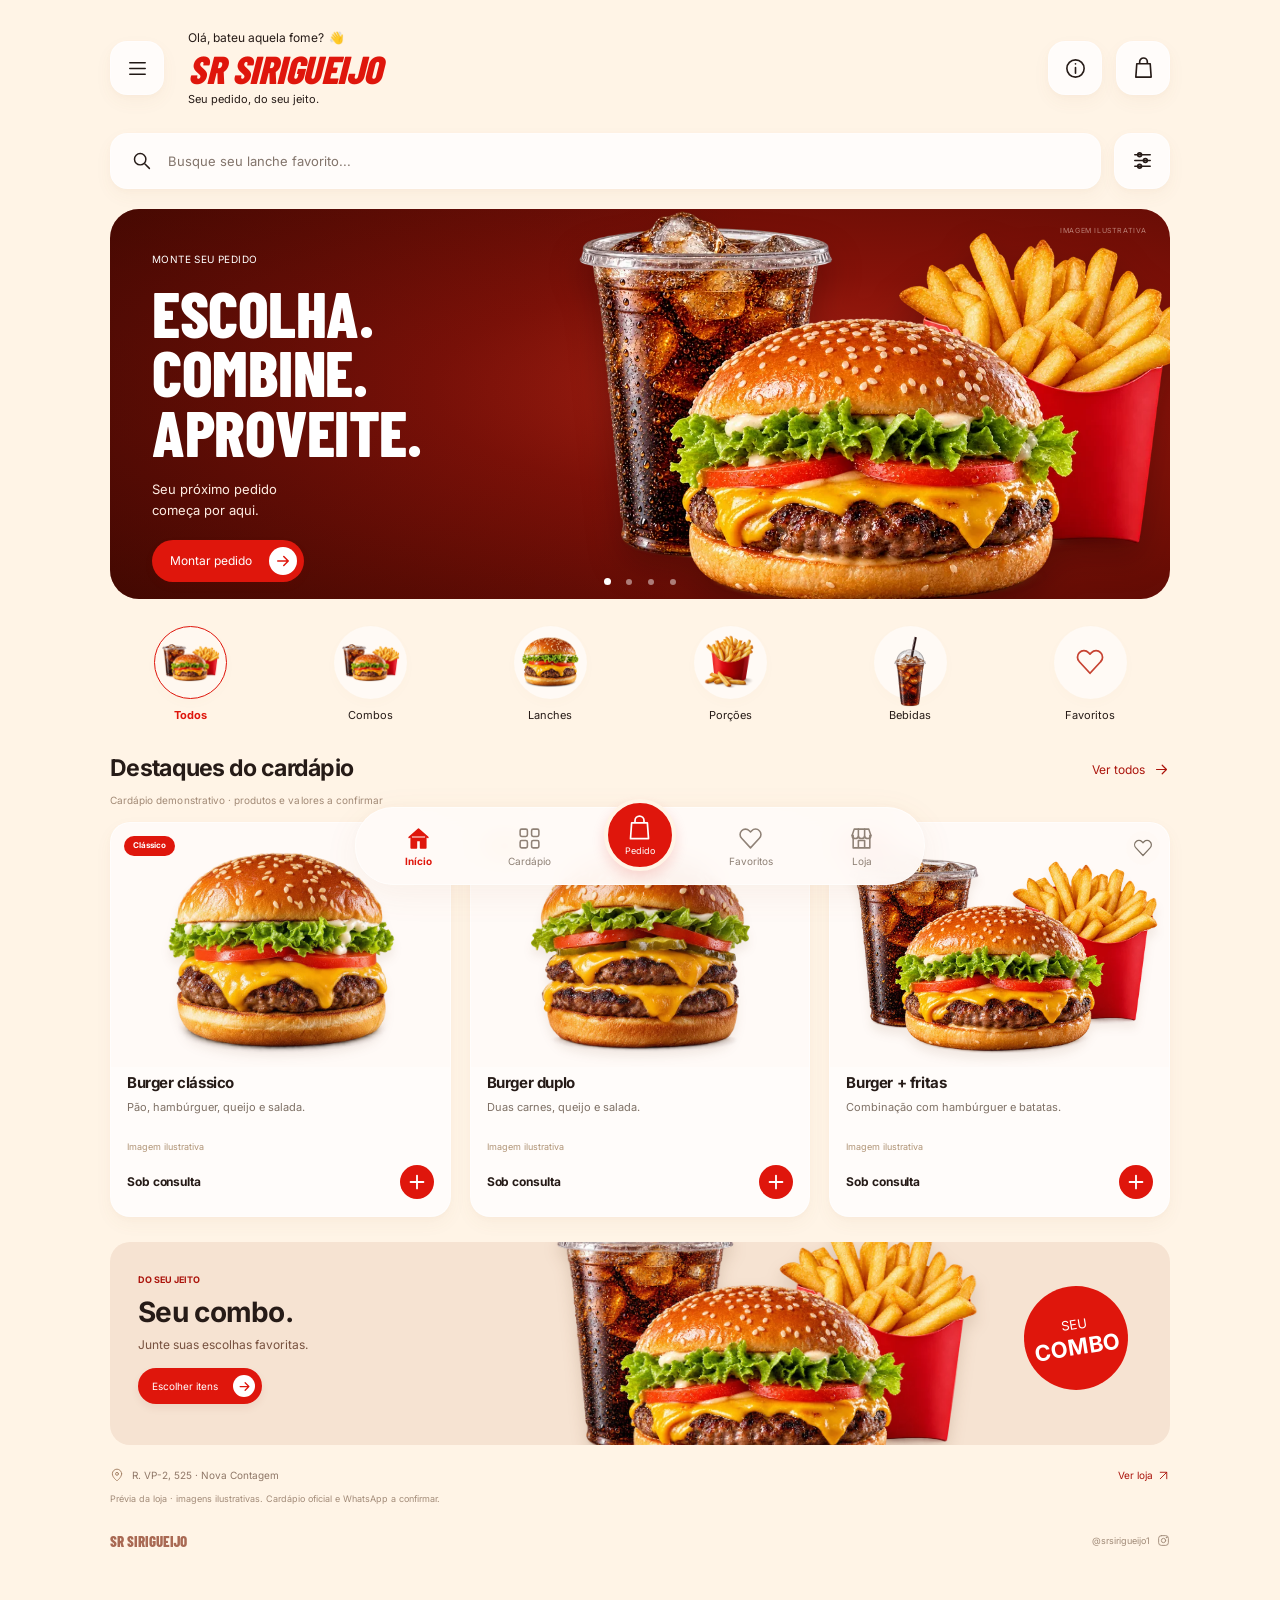
==== commit c38c290b: "Ajustar proporções dos cards e banner em celulares pequenos" ====
--- a/index.html
+++ b/index.html
@@ -15,10 +15,10 @@
   <link rel="icon" href="assets/logo.jpg">
   <link rel="preload" href="assets/display.ttf" as="font" type="font/ttf" crossorigin>
   <link rel="preload" href="assets/ui-sans.woff" as="font" type="font/woff" crossorigin>
-  <link rel="stylesheet" href="styles.css?v=20261014-reference-1">
-  <script src="data.js?v=20261014-reference-1" defer></script>
+  <link rel="stylesheet" href="styles.css?v=20261014-reference-2">
+  <script src="data.js?v=20261014-reference-2" defer></script>
   <script src="core.js" defer></script>
-  <script src="app.js?v=20261014-reference-1" defer></script>
+  <script src="app.js?v=20261014-reference-2" defer></script>
 </head>
 <body>
   <svg class="svg-defs" aria-hidden="true" xmlns="http://www.w3.org/2000/svg">
@@ -73,7 +73,7 @@
         <div class="no-results" id="no-results" hidden><svg class="icon" aria-hidden="true"><use href="#i-heart"/></svg><h3 id="empty-title">Nenhum item encontrado.</h3><p id="empty-copy">Tente outro nome ou explore as categorias.</p><button class="button button-red" id="reset-search" type="button">Explorar o cardápio<svg class="icon" aria-hidden="true"><use href="#i-arrow"/></svg></button></div>
         <noscript><p>Ative o JavaScript para usar o catálogo e o carrinho. Visite também <a href="https://www.instagram.com/srsirigueijo1/">o Instagram da loja</a>.</p></noscript>
       </section>
-      <section class="combo-banner" data-home-only><div class="combo-copy"><span>DO SEU JEITO</span><h2>Monte seu combo.</h2><p>Junte suas escolhas favoritas.</p><button class="banner-button" type="button" id="combo-action">Escolher itens<span><svg class="icon" aria-hidden="true"><use href="#i-arrow"/></svg></span></button></div><img src="assets/cutout-combo-v2.webp" alt="Combo de lanche, fritas e bebida — imagem ilustrativa" width="650" height="650" loading="lazy"><span class="combo-stamp" aria-hidden="true">SEU<br><b>COMBO</b></span></section>
+      <section class="combo-banner" data-home-only><div class="combo-copy"><span>DO SEU JEITO</span><h2>Seu combo.</h2><p>Junte suas escolhas favoritas.</p><button class="banner-button" type="button" id="combo-action">Escolher itens<span><svg class="icon" aria-hidden="true"><use href="#i-arrow"/></svg></span></button></div><img src="assets/cutout-combo-v2.webp" alt="Combo de lanche, fritas e bebida — imagem ilustrativa" width="650" height="650" loading="lazy"><span class="combo-stamp" aria-hidden="true">SEU<br><b>COMBO</b></span></section>
       <div class="shop-shortcut"><svg class="icon" aria-hidden="true"><use href="#i-pin"/></svg><span>R. VP-2, 525 · Nova Contagem</span><button type="button" data-open-shop>Ver loja<svg class="icon" aria-hidden="true"><use href="#i-up-right"/></svg></button></div>
       <p class="preview-notice" id="preview-notice">Prévia da loja · imagens ilustrativas. Cardápio oficial e WhatsApp a confirmar.</p>
     </main>
--- a/styles.css
+++ b/styles.css
@@ -11,3 +11,7 @@
 @media(prefers-reduced-motion:reduce){html{scroll-behavior:auto}*,*:before,*:after{animation:none!important;transition:none!important}.product-card:hover{transform:none}}
 @media(max-width:600px){.hero-copy{position:absolute;left:18px;top:17px;bottom:19px;padding:0;width:43%;display:flex;flex-direction:column;align-items:flex-start}.hero-copy h1{margin:8px 0 7px;font-size:clamp(25px,7.3vw,42px);line-height:.93}.hero-copy>p{margin-bottom:8px;line-height:1.45}.hero-copy>.banner-button{margin-top:auto}.hero-copy>.hero-eyebrow{font-size:6px}.hero-food{right:-10%;width:73%}}
 @media(max-width:365px){.hero-banner{min-height:183px}.hero-copy{left:15px;top:15px;bottom:16px;width:43%}.hero-copy h1{font-size:25px;line-height:.92}.hero-copy>p{font-size:7.5px}.hero-copy>.banner-button{font-size:8px;min-height:26px}}
+
+/* Cards compactos para manter as proporções da referência no celular. */
+@media(max-width:600px){.product-info h3{min-height:13px}.product-description{min-height:23.2px;-webkit-line-clamp:2}.combo-banner>img{width:43%}}
+@media(max-width:365px){.product-info h3{min-height:11.7px}.product-description{min-height:21.75px}}
